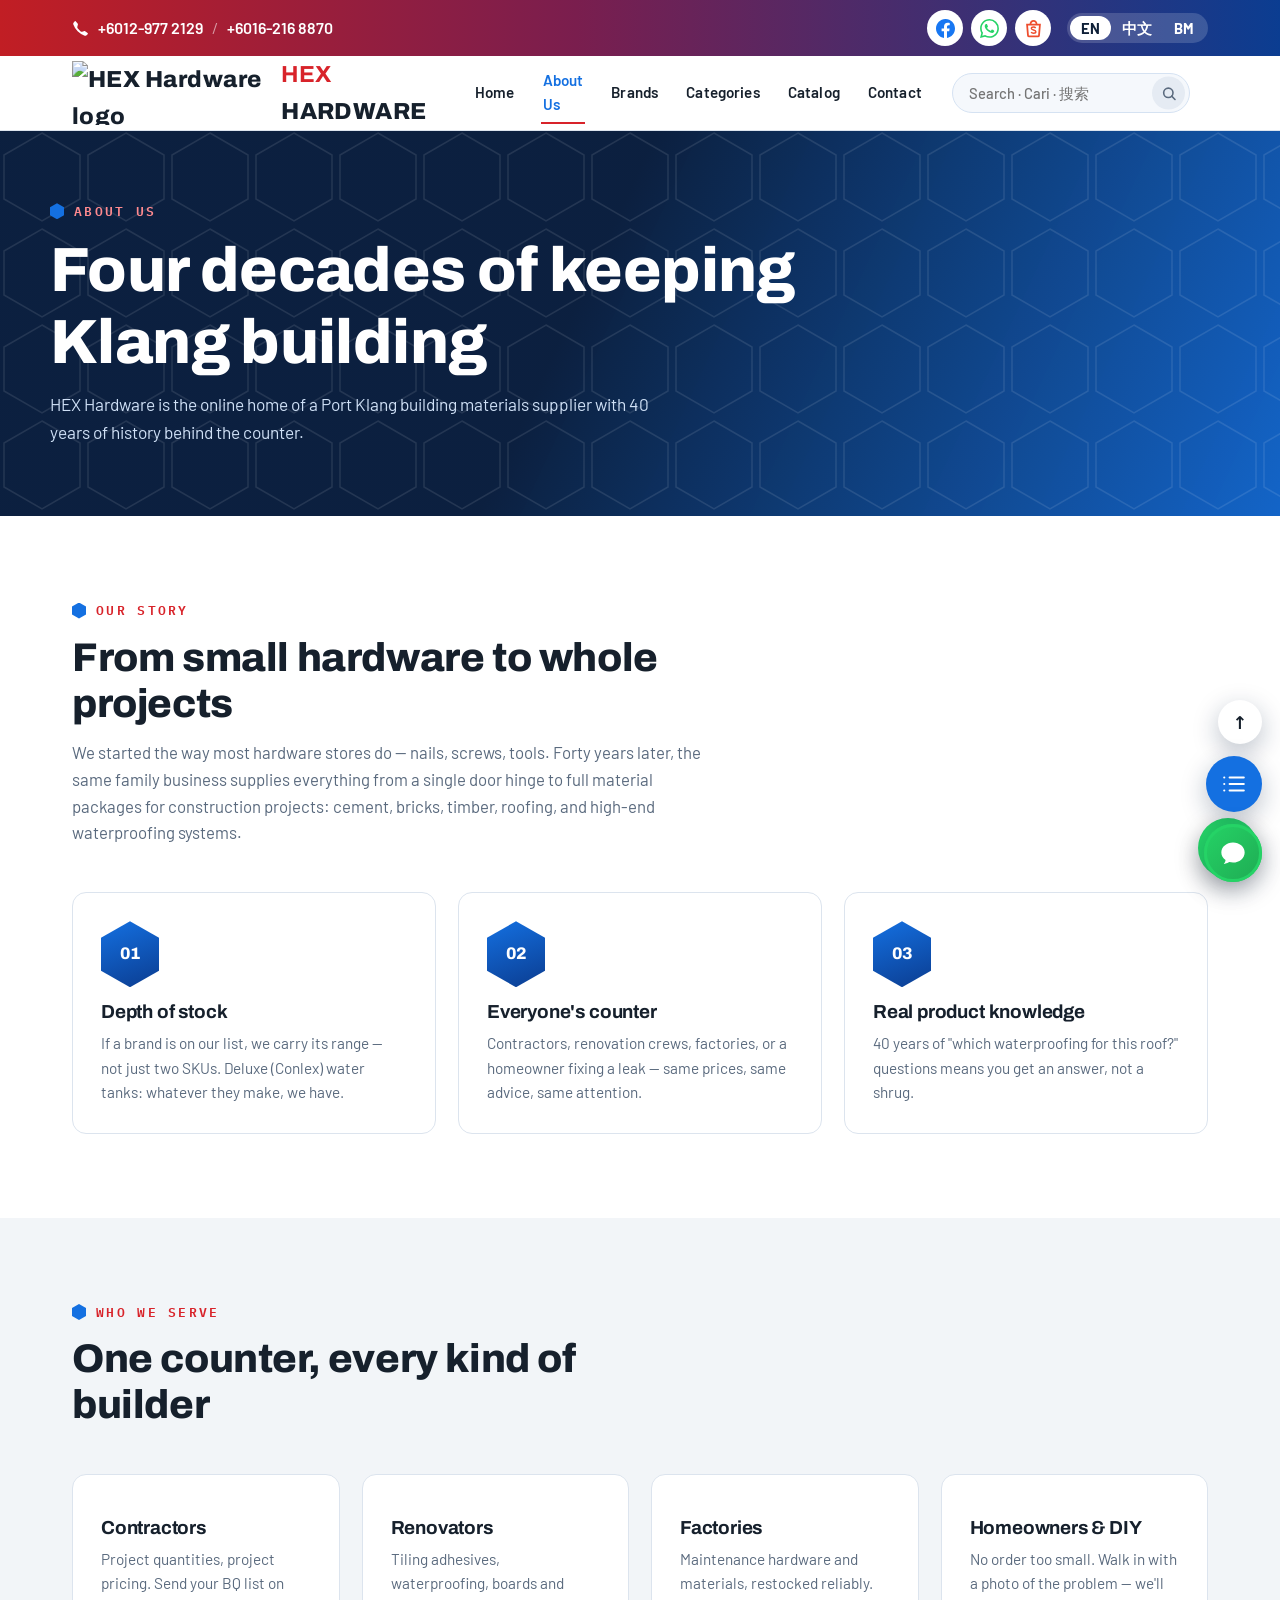
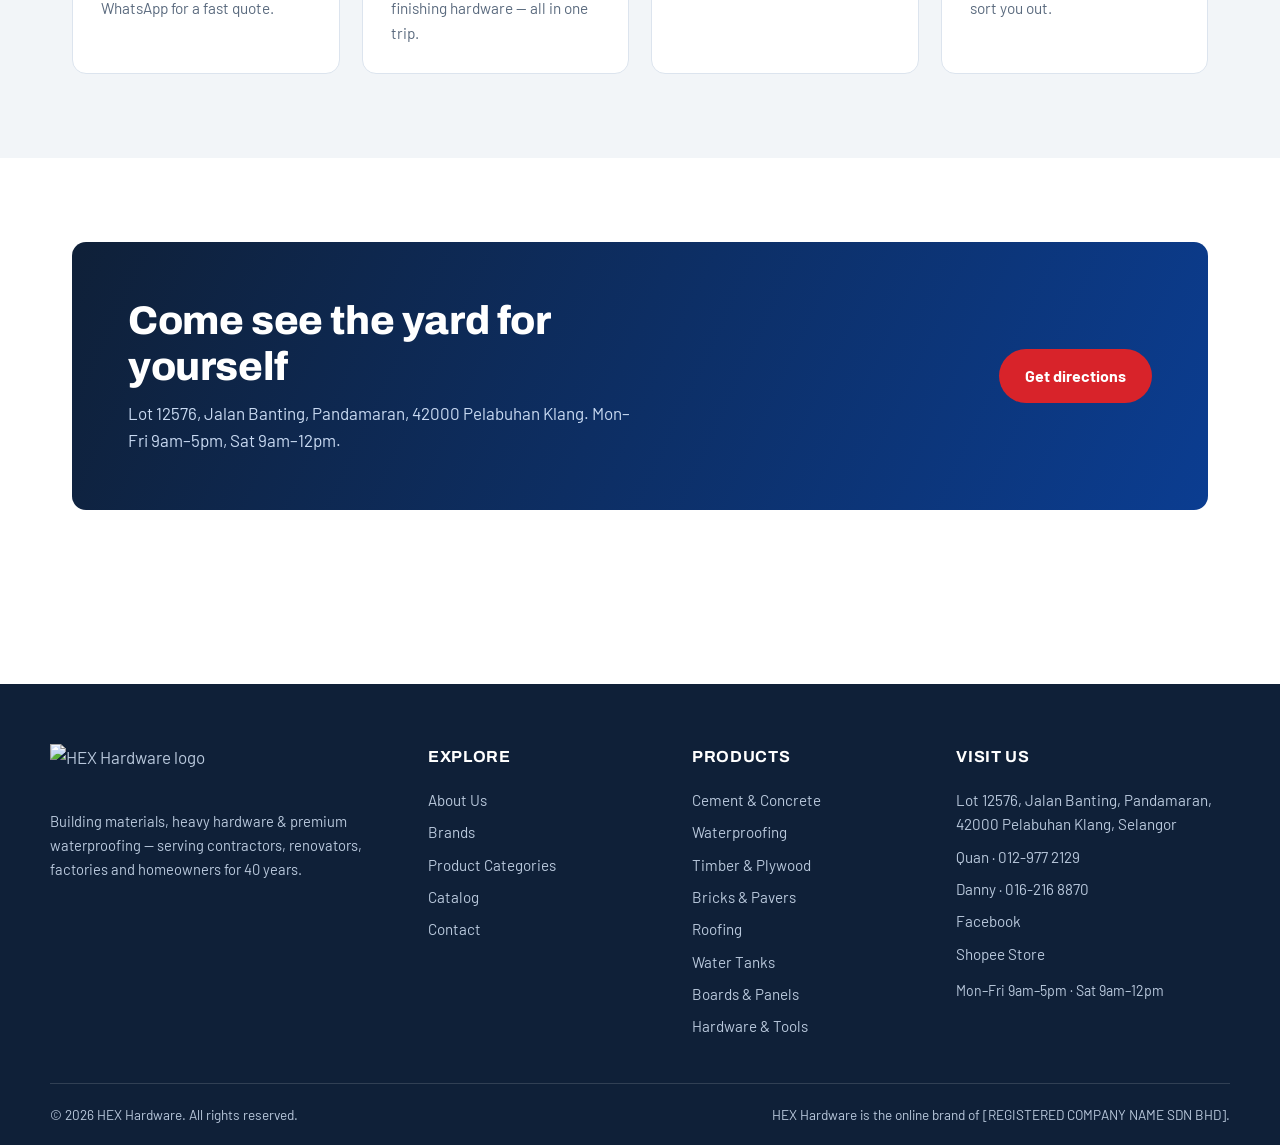
==== about.html @ f58b615f "Add files via upload" ====
<!DOCTYPE html>
<html lang="en">
<head>
<meta charset="UTF-8">
<meta name="viewport" content="width=device-width, initial-scale=1.0">
<title>About Us | HEX Hardware — Building Materials & Hardware, Port Klang</title>
<meta name="description" content="HEX Hardware — 40 years supplying building materials, heavy hardware, tools and high-end waterproofing in Port Klang, Selangor. Mapei, Sika, Bostik, YTL Cement and more.">
<link rel="icon" type="image/png" href="assets/logo.png">
<link rel="preconnect" href="https://fonts.googleapis.com">
<link rel="preconnect" href="https://fonts.gstatic.com" crossorigin>
<link href="https://fonts.googleapis.com/css2?family=Archivo:wght@700;800&family=Barlow:wght@400;500;600;700&family=IBM+Plex+Mono:wght@500;600&display=swap" rel="stylesheet">
<link rel="stylesheet" href="style.css">
</head>
<body data-page="about">

<div class="topbar">
  <div class="wrap topbar-inner">
    <div class="topbar-phones">
      <svg viewBox="0 0 16 16" fill="currentColor" aria-hidden="true"><path d="M3.654 1.328a.678.678 0 0 0-1.015-.063L1.605 2.3c-.483.484-.661 1.169-.45 1.77a17.6 17.6 0 0 0 4.168 6.608 17.6 17.6 0 0 0 6.608 4.168c.601.211 1.286.033 1.77-.45l1.034-1.034a.678.678 0 0 0-.063-1.015l-2.307-1.794a.68.68 0 0 0-.58-.122l-2.19.547a1.75 1.75 0 0 1-1.657-.459L5.482 8.062a1.75 1.75 0 0 1-.46-1.657l.548-2.19a.68.68 0 0 0-.122-.58z"/></svg>
      <a href="tel:+60129772129">+6012-977 2129</a><span class="sep">/</span><a href="tel:+60162168870">+6016-216 8870</a>
    </div>
    <div class="topbar-right">
      <div class="topbar-social">
        <a class="tb-fb" aria-label="Facebook" href="https://www.facebook.com/profile.php?id=61582718126496" target="_blank" rel="noopener"><svg viewBox="0 0 16 16" fill="currentColor" aria-hidden="true"><path d="M16 8.049c0-4.446-3.582-8.05-8-8.05C3.58 0-.002 3.603-.002 8.05c0 4.017 2.926 7.347 6.75 7.951v-5.625h-2.03V8.05H6.75V6.275c0-2.017 1.195-3.131 3.022-3.131.876 0 1.791.157 1.791.157v1.98h-1.009c-.993 0-1.303.621-1.303 1.258v1.51h2.218l-.354 2.326H9.25V16c3.824-.604 6.75-3.934 6.75-7.951"/></svg></a>
        <a class="tb-wa" aria-label="WhatsApp" href="https://wa.me/60129772129" target="_blank" rel="noopener"><svg viewBox="0 0 16 16" fill="currentColor" aria-hidden="true"><path d="M13.601 2.326A7.85 7.85 0 0 0 7.994 0C3.627 0 .068 3.558.064 7.926c0 1.399.366 2.76 1.057 3.965L0 16l4.204-1.102a7.9 7.9 0 0 0 3.79.965h.004c4.368 0 7.926-3.558 7.93-7.93A7.9 7.9 0 0 0 13.6 2.326zM7.994 14.521a6.6 6.6 0 0 1-3.356-.92l-.24-.144-2.494.654.666-2.433-.156-.251a6.56 6.56 0 0 1-1.007-3.505c0-3.626 2.957-6.584 6.591-6.584a6.56 6.56 0 0 1 4.66 1.931 6.56 6.56 0 0 1 1.928 4.66c-.004 3.639-2.961 6.592-6.592 6.592m3.615-4.934c-.197-.099-1.17-.578-1.353-.646-.182-.065-.315-.099-.445.099-.133.197-.513.646-.627.775-.114.133-.232.148-.43.05-.197-.1-.836-.308-1.592-.985-.59-.525-.985-1.175-1.103-1.372-.114-.198-.011-.304.088-.403.087-.088.197-.232.296-.346.1-.114.133-.198.198-.33.065-.134.034-.248-.015-.347-.05-.099-.445-1.076-.612-1.47-.16-.389-.323-.335-.445-.34-.114-.007-.247-.007-.38-.007a.73.73 0 0 0-.529.247c-.182.198-.691.677-.691 1.654s.71 1.916.81 2.049c.098.133 1.394 2.132 3.383 2.992.47.205.84.326 1.129.418.475.152.904.129 1.246.08.38-.058 1.171-.48 1.338-.943.164-.464.164-.86.114-.943-.049-.084-.182-.133-.38-.232"/></svg></a>
        <a class="tb-sp" aria-label="Shopee" href="https://shopee.com.my/hexhardware" target="_blank" rel="noopener"><svg viewBox="0 0 16 16" fill="none" stroke="currentColor" stroke-width="1.5" aria-hidden="true"><path d="M2.6 4.8h10.8l-.75 9a1 1 0 0 1-1 .9H4.35a1 1 0 0 1-1-.9z"/><path d="M5.4 4.6a2.6 3 0 0 1 5.2 0"/><path d="M9.8 7.6c-.3-.5-1-.8-1.8-.8-1 0-1.8.5-1.8 1.2 0 1.8 3.8.8 3.8 2.7 0 .8-.9 1.3-2 1.3-.9 0-1.7-.4-2-.9" stroke-width="1.2"/></svg></a>
      </div>
      <div class="lang-switch" role="group" aria-label="Language">
        <button type="button" data-lang="en" class="active">EN</button>
        <button type="button" data-lang="zh">中文</button>
        <button type="button" data-lang="ms">BM</button>
      </div>
    </div>
  </div>
</div>
<header class="site-header">
  <div class="wrap nav">
    <a class="nav-logo" href="index.html">
      <img src="assets/logo.png" alt="HEX Hardware logo">
      <span><b>HEX</b> HARDWARE</span>
    </a>
    <button class="nav-toggle" aria-label="Open menu" onclick="document.querySelector('.nav-links').classList.toggle('open')">☰</button>
    <nav class="nav-links">
      <a href="index.html" data-page="home">Home</a>
      <a href="about.html" data-page="about">About Us</a>
      <a href="brands.html" data-page="brands">Brands</a>
      <a href="categories.html" data-page="categories">Categories</a>
      <a href="catalog.html" data-page="catalog">Catalog</a>
      <a href="contact.html" data-page="contact">Contact</a>
    </nav>
  </div>
</header>
<section class="page-hero">
  <div class="hero-hexes"></div>
  <div class="wrap inner">
    <div class="eyebrow" style="color:#FF8A8F">ABOUT US</div>
    <h1>Four decades of keeping<br>Klang building</h1>
    <p>HEX Hardware is the online home of a Port Klang building materials supplier with 40 years of history behind the counter.</p>
  </div>
</section>

<section class="section">
  <div class="wrap">
    <div class="section-head">
      <div class="eyebrow">OUR STORY</div>
      <h2>From small hardware to whole projects</h2>
      <p>We started the way most hardware stores do — nails, screws, tools. Forty years later, the same family business supplies everything from a single door hinge to full material packages for construction projects: cement, bricks, timber, roofing, and high-end waterproofing systems.</p>
    </div>
    <div class="value-list">
      <div class="card">
        <div class="hex-icon">01</div>
        <h3>Depth of stock</h3>
        <p>If a brand is on our list, we carry its range — not just two SKUs. Deluxe (Conlex) water tanks: whatever they make, we have.</p>
      </div>
      <div class="card">
        <div class="hex-icon">02</div>
        <h3>Everyone's counter</h3>
        <p>Contractors, renovation crews, factories, or a homeowner fixing a leak — same prices, same advice, same attention.</p>
      </div>
      <div class="card">
        <div class="hex-icon">03</div>
        <h3>Real product knowledge</h3>
        <p>40 years of "which waterproofing for this roof?" questions means you get an answer, not a shrug.</p>
      </div>
    </div>
  </div>
</section>

<section class="section bg-concrete">
  <div class="wrap">
    <div class="section-head">
      <div class="eyebrow">WHO WE SERVE</div>
      <h2>One counter, every kind of builder</h2>
    </div>
    <div class="grid grid-4">
      <div class="card"><h3>Contractors</h3><p>Project quantities, project pricing. Send your BQ list on WhatsApp for a fast quote.</p></div>
      <div class="card"><h3>Renovators</h3><p>Tiling adhesives, waterproofing, boards and finishing hardware — all in one trip.</p></div>
      <div class="card"><h3>Factories</h3><p>Maintenance hardware and materials, restocked reliably.</p></div>
      <div class="card"><h3>Homeowners &amp; DIY</h3><p>No order too small. Walk in with a photo of the problem — we'll sort you out.</p></div>
    </div>
  </div>
</section>

<section class="section">
  <div class="wrap">
    <div class="band">
      <div>
        <h2>Come see the yard for yourself</h2>
        <p>Lot 12576, Jalan Banting, Pandamaran, 42000 Pelabuhan Klang. Mon–Fri 9am–5pm, Sat 9am–12pm.</p>
      </div>
      <a class="btn btn-primary" href="contact.html">Get directions</a>
    </div>
  </div>
</section>

<footer class="site-footer">
  <div class="wrap footer-grid">
    <div class="footer-brand">
      <img src="assets/logo.png" alt="HEX Hardware logo">
      <p>Building materials, heavy hardware &amp; premium waterproofing — serving contractors, renovators, factories and homeowners for 40 years.</p>
    </div>
    <div>
      <h4>EXPLORE</h4>
      <a href="about.html">About Us</a>
      <a href="brands.html">Brands</a>
      <a href="categories.html">Product Categories</a>
      <a href="catalog.html">Catalog</a>
      <a href="contact.html">Contact</a>
    </div>
    <div>
      <h4>PRODUCTS</h4>
      <a href="catalog.html#cat-cement">Cement &amp; Concrete</a>
      <a href="catalog.html#cat-waterproofing">Waterproofing</a>
      <a href="catalog.html#cat-timber">Timber &amp; Plywood</a>
      <a href="catalog.html#cat-bricks">Bricks &amp; Pavers</a>
      <a href="catalog.html#cat-roofing">Roofing</a>
      <a href="catalog.html#cat-tanks">Water Tanks</a>
      <a href="catalog.html#cat-boards">Boards &amp; Panels</a>
      <a href="catalog.html#cat-hardware">Hardware &amp; Tools</a>
    </div>
    <div>
      <h4>VISIT US</h4>
      <a href="https://maps.google.com/?q=Lot+12576,+Jalan+Banting,+Pandamaran,+42000+Pelabuhan+Klang,+Selangor" target="_blank" rel="noopener">Lot 12576, Jalan Banting, Pandamaran,<br>42000 Pelabuhan Klang, Selangor</a>
      <a href="tel:+60129772129">Quan · 012-977 2129</a>
      <a href="tel:+60162168870">Danny · 016-216 8870</a>
      <a href="https://www.facebook.com/profile.php?id=61582718126496" target="_blank" rel="noopener">Facebook</a>
      <a href="https://shopee.com.my/hexhardware" target="_blank" rel="noopener">Shopee Store</a>
      <p style="font-size:.88rem;margin-top:10px">Mon–Fri 9am–5pm · Sat 9am–12pm</p>
    </div>
  </div>
  <div class="wrap footer-legal">
    <span>© 2026 HEX Hardware. All rights reserved.</span>
    <span>HEX Hardware is the online brand of [REGISTERED COMPANY NAME SDN BHD].</span>
  </div>
</footer>

<a class="wa-float" href="https://wa.me/60129772129" target="_blank" rel="noopener" aria-label="Chat with us on WhatsApp">
  <svg viewBox="0 0 32 32" aria-hidden="true"><path d="M16 3C9.4 3 4 8.3 4 14.9c0 2.6.8 5 2.3 7L4 29l7.3-2.3c1.9 1 4 1.6 6.2 1.6h.1c6.6 0 11.9-5.3 11.9-11.9C29.5 8.3 22.6 3 16 3zm0 21.8c-1.9 0-3.7-.5-5.3-1.4l-.4-.2-4.3 1.4 1.4-4.2-.3-.4c-1.1-1.6-1.7-3.5-1.7-5.5 0-5.4 4.4-9.9 9.9-9.9 2.6 0 5.1 1 7 2.9 1.9 1.9 2.9 4.3 2.9 7-.1 5.9-4.5 10.3-9.2 10.3zm5.4-7.4c-.3-.1-1.8-.9-2-1-.3-.1-.5-.1-.7.1-.2.3-.8 1-1 1.2-.2.2-.4.2-.7.1-.3-.1-1.3-.5-2.4-1.5-.9-.8-1.5-1.8-1.7-2.1-.2-.3 0-.5.1-.6l.5-.5c.1-.2.2-.3.3-.5.1-.2 0-.4 0-.5s-.7-1.6-.9-2.2c-.2-.6-.5-.5-.7-.5h-.6c-.2 0-.5.1-.8.4-.3.3-1 1-1 2.5s1.1 2.9 1.2 3.1c.1.2 2.1 3.2 5.1 4.5.7.3 1.3.5 1.7.6.7.2 1.4.2 1.9.1.6-.1 1.8-.7 2-1.4.3-.7.3-1.3.2-1.4-.1-.2-.3-.3-.5-.4z"/></svg>
</a>

<script>
  // highlight current nav item
  (function(){
    var page = document.body.getAttribute('data-page');
    if(!page) return;
    var link = document.querySelector('.nav-links a[data-page="'+page+'"]');
    if(link) link.classList.add('active');
  })();
</script>
<script src="products.js" defer></script>
<script src="brands-data.js" defer></script>
<script src="site.js" defer></script>
<script src="i18n.js" defer></script>
</body>
</html>
---- style.css ----
/* ============================================================
   HEX HARDWARE — brand stylesheet
   Palette: Hex Blue #1470E1 / Deep Steel #0F2038 / Signal Red #D8232A
            Concrete #F2F5F8 / Ink #16202C
   Type:    Archivo (display) / Barlow (body) / IBM Plex Mono (labels)
   ============================================================ */

:root{
  --blue:#1470E1;
  --blue-dark:#0B3D91;
  --steel:#0F2038;
  --red:#D8232A;
  --ink:#16202C;
  --muted:#5A6A7E;
  --concrete:#F2F5F8;
  --line:#DCE4EE;
  --white:#FFFFFF;
  --radius:14px;
  --maxw:1180px;
  --font-display:"Archivo",system-ui,sans-serif;
  --font-body:"Barlow",system-ui,sans-serif;
  --font-mono:"IBM Plex Mono",ui-monospace,monospace;
}

*{margin:0;padding:0;box-sizing:border-box}
html{scroll-behavior:smooth}
@media (prefers-reduced-motion: reduce){
  html{scroll-behavior:auto}
  *,*::before,*::after{animation:none!important;transition:none!important}
}
body{
  font-family:var(--font-body);
  color:var(--ink);
  background:var(--white);
  line-height:1.6;
  font-size:17px;
}
img{max-width:100%;display:block}
a{color:var(--blue);text-decoration:none}
a:focus-visible,button:focus-visible{outline:3px solid var(--blue);outline-offset:2px}

.wrap{max-width:var(--maxw);margin:0 auto;padding:0 22px}

/* ---------- header ---------- */
.site-header{
  position:sticky;top:0;z-index:50;
  background:rgba(255,255,255,.94);
  backdrop-filter:blur(8px);
  border-bottom:1px solid var(--line);
}
.nav{display:flex;align-items:center;gap:28px;height:74px}
.nav-logo{display:flex;align-items:center;gap:14px;font-family:var(--font-display);font-weight:800;font-size:1.45rem;letter-spacing:.02em;color:var(--ink)}
.nav-logo img{height:64px;width:auto}
.nav-logo span b{color:var(--red)}
.nav-links{display:flex;gap:24px;margin-left:6px;align-items:center}
.nav-links a{
  color:var(--ink);font-weight:600;font-size:.95rem;letter-spacing:.01em;
  padding:6px 2px;border-bottom:2px solid transparent;
}
.nav-links a:hover{color:var(--blue)}
.nav-links a.active{color:var(--blue);border-bottom-color:var(--red)}
.btn-wa{
  display:inline-flex;align-items:center;gap:8px;
  background:var(--red);color:#fff!important;font-weight:700;
  padding:10px 18px;border-radius:999px;font-size:.92rem;
  border-bottom:none!important;
  transition:transform .15s ease, box-shadow .15s ease;
}
.btn-wa:hover{transform:translateY(-1px);box-shadow:0 6px 18px rgba(216,35,42,.35);color:#fff}
.nav-toggle{display:none;margin-left:auto;background:none;border:1px solid var(--line);border-radius:8px;padding:8px 12px;font-size:1.2rem;cursor:pointer;color:var(--ink)}

/* ---------- buttons ---------- */
.btn{
  display:inline-flex;align-items:center;gap:10px;
  font-family:var(--font-body);font-weight:700;font-size:1rem;
  padding:14px 26px;border-radius:999px;cursor:pointer;border:none;
  transition:transform .15s ease, box-shadow .15s ease;
}
.btn-primary{background:var(--red);color:#fff}
.btn-primary:hover{transform:translateY(-2px);box-shadow:0 8px 22px rgba(216,35,42,.38);color:#fff}
.btn-ghost{background:transparent;color:#fff;border:2px solid rgba(255,255,255,.55)}
.btn-ghost:hover{border-color:#fff;color:#fff}
.btn-blue{background:var(--blue);color:#fff}
.btn-blue:hover{transform:translateY(-2px);box-shadow:0 8px 22px rgba(20,112,225,.38);color:#fff}

/* ---------- eyebrow / headings ---------- */
.eyebrow{
  font-family:var(--font-mono);font-size:.8rem;letter-spacing:.18em;
  text-transform:uppercase;color:var(--red);font-weight:600;
  display:flex;align-items:center;gap:10px;margin-bottom:14px;
}
.eyebrow::before{content:"";width:14px;height:16px;background:var(--blue);
  clip-path:polygon(50% 0,100% 25%,100% 75%,50% 100%,0 75%,0 25%);}
h1,h2,h3{font-family:var(--font-display);line-height:1.15;letter-spacing:-.01em}
h1{font-size:clamp(2.3rem,5.2vw,3.9rem);font-weight:800}
h2{font-size:clamp(1.7rem,3.4vw,2.5rem);font-weight:800}
h3{font-size:1.18rem;font-weight:700}
.section{padding:84px 0}
.section-head{max-width:640px;margin-bottom:46px}
.section-head p{color:var(--muted);margin-top:12px;font-size:1.05rem}

/* ---------- hero ---------- */
/* 想换成真实工地照片: 把照片存为 assets/hero.jpg, 然后把下面 url(data:...) 整段换成 url("assets/hero.jpg") 即可 */
.hero{
  background:
    linear-gradient(100deg, rgba(8,24,49,.90) 0%, rgba(8,24,49,.62) 42%, rgba(11,61,145,.18) 100%),
    url("[data-uri]") center bottom / cover no-repeat,
    var(--steel);
  color:#fff;position:relative;overflow:hidden;
}
.hero-hexes{
  position:absolute;inset:0;pointer-events:none;opacity:.06;
  background-image:url("data:image/svg+xml,%3Csvg width='84' height='96' viewBox='0 0 84 96' xmlns='http://www.w3.org/2000/svg'%3E%3Cpath d='M42 2 80 24v44L42 90 4 68V24z' fill='none' stroke='%23ffffff' stroke-width='1.5'/%3E%3C/svg%3E");
  background-size:84px 96px;
}
.hero-inner{position:relative;padding:110px 0 120px;max-width:720px}
.hero .eyebrow{color:#FF8A8F}
.hero h1 b{color:#7FB6FF}
.hero p.lead{margin:22px 0 34px;font-size:1.18rem;color:#D6E4F7;max-width:560px}
.hero-actions{display:flex;gap:16px;flex-wrap:wrap}
.hero-stats{
  position:relative;display:flex;gap:0;margin-top:64px;
  border-top:1px solid rgba(255,255,255,.22);max-width:640px;
}
.hero-stats div{padding:20px 34px 0 0;margin-right:34px}
.hero-stats strong{font-family:var(--font-display);font-size:2rem;font-weight:800;display:block}
.hero-stats span{font-family:var(--font-mono);font-size:.74rem;letter-spacing:.14em;text-transform:uppercase;color:#9FBCE4}

/* ---------- hex category tiles ---------- */
.hex-icon{
  width:58px;height:66px;flex:none;
  clip-path:polygon(50% 0,100% 25%,100% 75%,50% 100%,0 75%,0 25%);
  background:linear-gradient(160deg,var(--blue),var(--blue-dark));
  display:flex;align-items:center;justify-content:center;
  color:#fff;font-family:var(--font-display);font-weight:800;font-size:1.05rem;
}
.grid{display:grid;gap:22px}
.grid-3{grid-template-columns:repeat(3,1fr)}
.grid-4{grid-template-columns:repeat(4,1fr)}
.card{
  background:#fff;border:1px solid var(--line);border-radius:var(--radius);
  padding:28px;transition:transform .18s ease, box-shadow .18s ease, border-color .18s ease;
}
.card:hover{transform:translateY(-4px);box-shadow:0 14px 34px rgba(15,32,56,.12);border-color:var(--blue)}
.card .code{font-family:var(--font-mono);font-size:.74rem;letter-spacing:.16em;color:var(--muted);text-transform:uppercase}
.card h3{margin:14px 0 8px}
.card p{color:var(--muted);font-size:.96rem}
.card-top{display:flex;align-items:center;justify-content:space-between}
.card a.more{font-weight:700;font-size:.92rem;display:inline-block;margin-top:14px}
.card a.more::after{content:" →"}

/* ---------- brand chips ---------- */
.brand-grid{display:grid;grid-template-columns:repeat(4,1fr);gap:16px}
.brand-chip{
  border:1px solid var(--line);border-radius:12px;background:#fff;
  padding:20px 18px;display:flex;align-items:center;gap:14px;
  font-weight:700;font-size:1rem;color:var(--ink);
  transition:border-color .15s ease, transform .15s ease;
}
.brand-chip:hover{border-color:var(--blue);transform:translateY(-2px)}
.brand-chip i{
  width:16px;height:18px;flex:none;
  clip-path:polygon(50% 0,100% 25%,100% 75%,50% 100%,0 75%,0 25%);
  background:var(--red);
}
.brand-chip small{display:block;font-weight:500;color:var(--muted);font-size:.8rem}

/* ---------- band (dark strip) ---------- */
.band{
  background:linear-gradient(115deg,var(--steel),var(--blue-dark));
  color:#fff;border-radius:var(--radius);
  padding:56px;display:flex;align-items:center;gap:40px;flex-wrap:wrap;
  position:relative;overflow:hidden;
}
.band h2{max-width:520px}
.band p{color:#C9DAF2;margin-top:10px;max-width:520px}
.band .btn{margin-left:auto}

/* ---------- catalog list ---------- */
.cat-block{border:1px solid var(--line);border-radius:var(--radius);overflow:hidden;margin-bottom:26px;background:#fff}
.cat-block header{
  display:flex;align-items:center;gap:18px;padding:22px 26px;
  background:var(--concrete);border-bottom:1px solid var(--line);
}
.cat-block header .hex-icon{width:44px;height:50px;font-size:.85rem}
.cat-block header h3{font-size:1.25rem}
.cat-block header .code{font-family:var(--font-mono);font-size:.74rem;letter-spacing:.16em;color:var(--muted)}
.cat-items{list-style:none;padding:10px 26px 18px;columns:2;column-gap:44px}
.cat-items li{
  padding:9px 0;border-bottom:1px dashed var(--line);
  break-inside:avoid;font-size:.98rem;display:flex;justify-content:space-between;gap:12px;
}
.cat-items li a{font-size:.82rem;font-weight:700;white-space:nowrap}

/* ---------- about / values ---------- */
.value-list{display:grid;grid-template-columns:repeat(3,1fr);gap:22px;margin-top:40px}
.timeline{border-left:3px solid var(--blue);margin:34px 0 0 8px;padding-left:30px;display:grid;gap:26px}
.timeline div strong{font-family:var(--font-mono);color:var(--red);font-size:.85rem;letter-spacing:.12em}
.timeline div p{margin-top:4px;color:var(--muted)}

/* ---------- contact ---------- */
.contact-grid{display:grid;grid-template-columns:1fr 1.1fr;gap:36px;align-items:start}
.info-row{display:flex;gap:16px;padding:18px 0;border-bottom:1px solid var(--line)}
.info-row .hex-icon{width:44px;height:50px;font-size:1rem}
.info-row h3{font-size:1.02rem;margin-bottom:2px}
.info-row p, .info-row a{color:var(--muted);font-size:.98rem}
.info-row a.strong{color:var(--blue);font-weight:700}
.map-frame{border:1px solid var(--line);border-radius:var(--radius);overflow:hidden;min-height:420px}
.map-frame iframe{width:100%;height:100%;min-height:420px;border:0}

/* ---------- footer ---------- */
.site-footer{background:var(--steel);color:#B9C8DC;margin-top:90px}
.footer-grid{display:grid;grid-template-columns:1.5fr 1fr 1fr 1.2fr;gap:36px;padding:60px 0 40px}
.site-footer h4{font-family:var(--font-display);color:#fff;font-size:1rem;margin-bottom:14px;letter-spacing:.04em}
.site-footer a{color:#B9C8DC;display:block;padding:4px 0;font-size:.95rem}
.site-footer a:hover{color:#fff}
.footer-brand img{height:52px;margin-bottom:14px}
.footer-brand p{font-size:.92rem;max-width:320px}
.footer-legal{border-top:1px solid rgba(255,255,255,.14);padding:20px 0;font-size:.85rem;display:flex;justify-content:space-between;gap:14px;flex-wrap:wrap}

/* ---------- floating whatsapp ---------- */
.wa-float{
  position:fixed;right:22px;bottom:22px;z-index:60;
  width:60px;height:60px;border-radius:50%;
  background:#25D366;display:flex;align-items:center;justify-content:center;
  box-shadow:0 8px 24px rgba(0,0,0,.28);
  transition:transform .15s ease;
}
.wa-float:hover{transform:scale(1.08)}
.wa-float svg{width:32px;height:32px;fill:#fff}

/* ---------- page hero (inner pages) ---------- */
.page-hero{
  background:linear-gradient(115deg, rgba(11,32,64,.96) 45%, rgba(20,112,225,.85)), var(--steel);
  color:#fff;position:relative;overflow:hidden;
}
.page-hero .hero-hexes{opacity:.1}
.page-hero .inner{position:relative;padding:70px 0}
.page-hero p{color:#CFE0F6;margin-top:12px;max-width:600px;font-size:1.08rem}

.bg-concrete{background:var(--concrete)}
.note{font-size:.9rem;color:var(--muted);margin-top:18px}

/* ---------- responsive ---------- */
@media (max-width: 960px){
  .grid-3,.grid-4{grid-template-columns:repeat(2,1fr)}
  .brand-grid{grid-template-columns:repeat(2,1fr)}
  .contact-grid{grid-template-columns:1fr}
  .footer-grid{grid-template-columns:1fr 1fr}
  .band{padding:40px}
  .band .btn{margin-left:0}
}
@media (max-width: 680px){
  .nav-links{
    display:none;position:absolute;top:74px;left:0;right:0;
    background:#fff;border-bottom:1px solid var(--line);
    flex-direction:column;padding:18px 22px;gap:14px;align-items:flex-start;
  }
  .nav-links.open{display:flex}
  .nav-toggle{display:block}
  .grid-3,.grid-4,.brand-grid{grid-template-columns:1fr}
  .cat-items{columns:1}
  .hero-inner{padding:80px 0 90px}
  .hero-stats{flex-wrap:wrap}
  .footer-grid{grid-template-columns:1fr}
  .section{padding:60px 0}
}


/* ---------- pictorial icons ---------- */
.pict-icon{
  width:58px;height:58px;flex:none;border-radius:14px;
  display:flex;align-items:center;justify-content:center;
  color:var(--blue);background:#EAF2FD;
}
.pict-icon svg{width:33px;height:33px}
.card:hover .pict-icon{background:var(--blue);color:#fff;transition:all .2s ease}

/* hexagon-framed pictorial icon (categories / catalog) */
.pict-hex{position:relative;width:64px;height:72px;flex:none}
.pict-hex::before{content:"";position:absolute;inset:0;background:var(--blue);
  clip-path:polygon(50% 0,100% 25%,100% 75%,50% 100%,0 75%,0 25%);}
.pict-hex i{position:absolute;inset:3px;background:#fff;
  clip-path:polygon(50% 0,100% 25%,100% 75%,50% 100%,0 75%,0 25%);
  display:flex;align-items:center;justify-content:center;color:var(--blue);font-style:normal}
.pict-hex svg{width:30px;height:30px}
.card:hover .pict-hex i{background:#EAF2FD}

/* ---------- brand logos in chips ---------- */
.brand-logo{height:36px;width:auto;max-width:96px;object-fit:contain;flex:none}
.brand-chip.has-logo>i{display:none}

/* ---------- brand marquee (auto-scrolling strip) ---------- */
.marquee{overflow:hidden;position:relative;padding:40px 0;background:var(--steel);}
.marquee::before,.marquee::after{content:"";position:absolute;top:0;bottom:0;width:90px;z-index:2;pointer-events:none}
.marquee::before{left:0;background:linear-gradient(90deg,var(--steel),transparent)}
.marquee::after{right:0;background:linear-gradient(-90deg,var(--steel),transparent)}
.marquee-track{display:flex;align-items:center;gap:84px;width:max-content;animation:hexmarq 36s linear infinite}
.marquee:hover .marquee-track{animation-play-state:paused}
.marquee-track span{font-family:var(--font-display);font-weight:800;font-size:1.7rem;color:#fff;
  letter-spacing:.03em;white-space:nowrap;display:flex;align-items:center;gap:14px;opacity:.92}
.marquee-track span::before{content:"";width:15px;height:17px;background:var(--red);flex:none;
  clip-path:polygon(50% 0,100% 25%,100% 75%,50% 100%,0 75%,0 25%);}
.marquee-track img{height:62px;width:auto;max-width:180px;object-fit:contain;background:#fff;border-radius:10px;padding:7px 14px;box-sizing:content-box}
@keyframes hexmarq{to{transform:translateX(-50%)}}
@media (prefers-reduced-motion: reduce){.marquee-track{animation:none}}

/* ---------- shopee ---------- */
.btn-shopee{background:#EE4D2D;color:#fff}
.btn-shopee:hover{transform:translateY(-2px);box-shadow:0 8px 22px rgba(238,77,45,.4);color:#fff}


/* ---------- top bar ---------- */
.topbar{background:linear-gradient(90deg,#C11E24 0%,#7A1E4E 45%,#0B3D91 100%);color:#fff;font-size:1rem}
.topbar-inner{display:flex;align-items:center;justify-content:space-between;gap:12px 20px;min-height:56px;flex-wrap:wrap;padding-top:8px;padding-bottom:8px}
.topbar a{color:#fff;font-weight:600}
.topbar a:hover{text-decoration:underline}
.topbar-phones{display:flex;align-items:center;gap:9px;flex-wrap:wrap}
.topbar-phones svg{width:17px;height:17px;flex:none}
.topbar-phones .sep{opacity:.55}
.topbar-right{display:flex;align-items:center;gap:16px;margin-left:auto}
.topbar-social{display:flex;gap:8px}
.topbar-social a{width:36px;height:36px;border-radius:50%;background:#fff;display:flex;align-items:center;justify-content:center;transition:transform .15s ease}
.topbar-social a:hover{transform:translateY(-2px);text-decoration:none}
.topbar-social svg{width:19px;height:19px}
.topbar .topbar-social a.tb-fb{color:#1877F2}
.topbar .topbar-social a.tb-wa{color:#25D366}
.topbar .topbar-social a.tb-sp{color:#EE4D2D}
.tb-fb{color:#1877F2}.tb-wa{color:#1FAF54}.tb-sp{color:#EE4D2D}
.lang-switch{display:flex;align-items:center;background:rgba(255,255,255,.16);border-radius:999px;padding:3px}
.lang-switch button{background:none;border:none;color:#fff;font-weight:700;font-size:.92rem;line-height:1;
  padding:5px 11px;border-radius:999px;cursor:pointer;font-family:var(--font-body)}
.lang-switch button.active{background:#fff;color:#0F2038}
@media (max-width: 680px){
  .topbar{font-size:.8rem}
  .topbar-inner{justify-content:center;text-align:center}
  .topbar-right{margin-left:0;justify-content:center}
}
/* 中文/马来文时的字体回退 */
:lang(zh-Hans) body, :lang(zh-Hans) h1, :lang(zh-Hans) h2, :lang(zh-Hans) h3{letter-spacing:0}


/* ---------- product gallery ---------- */
.prod-filters{display:flex;flex-wrap:wrap;gap:10px;margin:26px 0 30px}
.prod-filters button{border:1.5px solid #D5E2F2;background:#fff;color:var(--ink);
  font:600 .92rem var(--font-body);padding:9px 18px;border-radius:999px;cursor:pointer;transition:all .15s ease}
.prod-filters button:hover{border-color:var(--blue);color:var(--blue)}
.prod-filters button.active{background:var(--blue);border-color:var(--blue);color:#fff}
.prod-grid{display:grid;grid-template-columns:repeat(auto-fill,minmax(230px,1fr));gap:22px}
.prod-card{background:#fff;border:1px solid #E4ECF6;border-radius:16px;overflow:hidden;
  display:flex;flex-direction:column;transition:transform .15s ease, box-shadow .15s ease}
.prod-card:hover{transform:translateY(-4px);box-shadow:0 14px 34px rgba(11,32,64,.10)}
.prod-photo{aspect-ratio:4/3;background:#fff;display:flex;align-items:center;justify-content:center;overflow:hidden;border-bottom:1px solid #EFF4FA}
.prod-photo img{width:100%;height:100%;object-fit:contain}
.prod-photo .pict-icon{width:74px;height:74px;background:none}
.prod-photo .pict-icon svg{width:46px;height:46px;opacity:.45}
.prod-info{padding:16px 18px 18px;display:flex;flex-direction:column;gap:6px;flex:1}
.prod-brand{font:600 .74rem var(--font-mono, monospace);letter-spacing:.08em;text-transform:uppercase;color:var(--blue)}
.prod-name{font:700 1.02rem/1.35 var(--font-body);color:var(--ink)}
.prod-desc{font-size:.88rem;color:#5B6B7F;flex:1}
.prod-price{font:800 1.05rem var(--font-display);color:var(--red)}
.prod-card .btn-wa{margin-top:10px;text-align:center;padding:10px 12px;border-radius:10px;font-size:.9rem}
.prod-empty{padding:40px 0;color:#8A97A8;text-align:center;grid-column:1/-1}


/* ---------- product sub-filters (series) ---------- */
.prod-filters.sub{margin:-14px 0 26px;padding-left:4px}
.prod-filters.sub button{font-size:.82rem;padding:7px 15px;border-style:dashed}
.prod-filters.sub button.active{border-style:solid}
.prod-filters.sub:empty{display:none}


/* ---------- clickable brand chips + active brand filter ---------- */
.brand-link{text-decoration:none;color:inherit;display:block}
.brand-link .brand-chip{cursor:pointer;transition:transform .15s ease, box-shadow .15s ease, border-color .15s ease}
.brand-link:hover .brand-chip{transform:translateY(-3px);box-shadow:0 10px 24px rgba(11,32,64,.10);border-color:var(--blue)}
.prod-active-brand{display:inline-flex;align-items:center;gap:10px;background:var(--red);border:1.5px solid var(--red);
  color:#fff !important;font:700 .92rem var(--font-body);padding:9px 18px;border-radius:999px;cursor:pointer}
.prod-active-brand:hover{opacity:.88}


/* ---------- product search ---------- */
.prod-search{display:flex;align-items:center;gap:12px;background:#fff;border:1.5px solid #D5E2F2;
  border-radius:14px;padding:13px 18px;margin:26px 0 18px;max-width:560px;color:#8A97A8;
  transition:border-color .15s ease, box-shadow .15s ease}
.prod-search:focus-within{border-color:var(--blue);box-shadow:0 0 0 4px rgba(20,112,225,.10);color:var(--blue)}
.prod-search svg{width:20px;height:20px;flex:none}
.prod-search input{border:none;outline:none;background:none;flex:1;font:500 1rem var(--font-body);color:var(--ink)}
.prod-search input::placeholder{color:#9AA8BA}


/* ---------- product search ---------- */
.prod-search{position:relative;max-width:480px;margin:26px 0 6px}
.prod-search svg{position:absolute;left:16px;top:50%;transform:translateY(-50%);width:19px;height:19px;color:#8A97A8;pointer-events:none}
.prod-search input{width:100%;box-sizing:border-box;padding:13px 44px 13px 46px;border:1.5px solid #D5E2F2;border-radius:999px;
  font:500 .98rem var(--font-body);color:var(--ink);background:#fff;outline:none;transition:border-color .15s ease, box-shadow .15s ease}
.prod-search input:focus{border-color:var(--blue);box-shadow:0 0 0 4px rgba(20,112,225,.12)}
.prod-search input::placeholder{color:#9AA7B8}
.prod-search .clear-x{position:absolute;right:10px;top:50%;transform:translateY(-50%);width:26px;height:26px;border:none;border-radius:50%;
  background:#EAF0F8;color:#5B6B7F;cursor:pointer;font-size:.85rem;line-height:1;display:none}
.prod-search.has-q .clear-x{display:block}


/* ---------- hero search ---------- */
.hero-search{position:relative;max-width:520px;margin-top:22px;display:flex}
.hero-search svg{position:absolute;left:16px;top:50%;transform:translateY(-50%);width:19px;height:19px;color:#8A97A8;pointer-events:none}
.hero-search input{flex:1;box-sizing:border-box;padding:14px 14px 14px 46px;border:none;border-radius:999px 0 0 999px;
  font:500 1rem var(--font-body);color:var(--ink);background:#fff;outline:none}
.hero-search-btn{border:none;background:var(--red);color:#fff;font:700 .95rem var(--font-body);
  padding:0 26px;border-radius:0 999px 999px 0;cursor:pointer;transition:background .15s ease}
.hero-search-btn:hover{background:#C9302C}

/* ---------- promotions ---------- */
.promo-grid{display:grid;gap:20px;margin-top:24px}
.promo-grid img{width:100%;height:auto;display:block;border-radius:16px;box-shadow:0 10px 30px rgba(11,32,64,.12)}
.promo-grid a{display:block;transition:transform .15s ease}
.promo-grid a:hover{transform:translateY(-3px)}
@media (min-width:900px){.promo-grid.multi{grid-template-columns:1fr 1fr}}

.bg-soft{background:#F5F8FC}


/* ---------- product options (colour / size variants) ---------- */
.prod-opt-row{display:flex;flex-direction:column;gap:4px;margin-top:2px}
.prod-opt-row label{font:600 .72rem var(--font-body);letter-spacing:.04em;text-transform:uppercase;color:#8A97A8}
select.prod-opt{width:100%;padding:8px 10px;border:1.5px solid #D5E2F2;border-radius:9px;
  font:500 .88rem var(--font-body);color:var(--ink);background:#fff;outline:none;cursor:pointer}
select.prod-opt:focus{border-color:var(--blue)}


/* ---------- header search + suggestions ---------- */
.nav-search{position:relative;flex:1;max-width:340px;min-width:170px;margin:0 18px}
.nav-search>svg{position:absolute;left:13px;top:50%;transform:translateY(-50%);width:16px;height:16px;color:#8A97A8;pointer-events:none}
.nav-search input{width:100%;box-sizing:border-box;padding:10px 12px 10px 38px;border:1.5px solid #D5E2F2;border-radius:999px;
  font:500 .92rem var(--font-body);color:var(--ink);background:#F5F8FC;outline:none;transition:all .15s ease}
.nav-search input:focus{border-color:var(--blue);background:#fff;box-shadow:0 0 0 4px rgba(20,112,225,.10)}
.nav-suggest{position:absolute;top:calc(100% + 8px);left:0;right:0;min-width:300px;background:#fff;border:1px solid #E4ECF6;
  border-radius:14px;box-shadow:0 18px 44px rgba(11,32,64,.16);overflow:hidden;display:none;z-index:300;max-height:70vh;overflow-y:auto}
.nav-suggest.open{display:block}
.ns-row{display:flex;align-items:center;gap:12px;padding:10px 14px;cursor:pointer}
.ns-row:hover{background:#F2F7FE}
.ns-row img,.ns-noimg{width:42px;height:42px;object-fit:contain;background:#F5F8FC;border-radius:8px;flex:none}
.ns-txt b{display:block;font:600 .88rem/1.3 var(--font-body);color:var(--ink)}
.ns-txt small{font-size:.74rem;color:var(--blue);letter-spacing:.04em;text-transform:uppercase}
.ns-all{padding:11px 14px;font:700 .85rem var(--font-body);color:var(--blue);cursor:pointer;border-top:1px solid #EFF4FA;text-align:center}
.ns-all:hover{background:#F2F7FE}
@media (max-width:840px){.nav-search{order:3;flex-basis:100%;max-width:none;margin:10px 0 2px}}

/* ---------- floating buttons ---------- */
.float-stack{position:fixed;right:18px;bottom:18px;z-index:400;display:flex;flex-direction:column;align-items:flex-end;gap:12px}
.float-wa,.float-basket,.float-top{width:56px;height:56px;border-radius:50%;display:flex;align-items:center;justify-content:center;
  border:none;cursor:pointer;box-shadow:0 8px 26px rgba(11,32,64,.28);transition:transform .15s ease}
.float-wa{background:#25D366;color:#fff}
.float-wa svg{width:30px;height:30px}
.float-wa::after{content:"";position:absolute;inset:0;border-radius:50%;border:3px solid #25D366;animation:wapulse 2s ease-out infinite;pointer-events:none}
@keyframes wapulse{0%{transform:scale(1);opacity:.7}70%{transform:scale(1.45);opacity:0}100%{opacity:0}}
.float-wa{position:relative}
.float-basket{background:var(--blue);color:#fff;position:relative}
.float-basket svg{width:26px;height:26px}
.fb-count{position:absolute;top:-4px;right:-4px;min-width:22px;height:22px;border-radius:11px;background:var(--red);color:#fff;
  font:800 .74rem/22px var(--font-body);display:flex;align-items:center;justify-content:center;padding:0 5px}
.float-basket.bump{animation:fbump .4s ease}
@keyframes fbump{30%{transform:scale(1.18)}}
.float-wa:hover,.float-basket:hover{transform:translateY(-3px)}
.float-top{width:44px;height:44px;background:#fff;color:var(--ink);font:800 1.1rem var(--font-body);
  opacity:0;pointer-events:none;transform:translateY(8px);transition:all .25s ease}
.float-top.show{opacity:1;pointer-events:auto;transform:none}

/* ---------- enquiry basket panel ---------- */
.basket-panel{position:fixed;right:18px;bottom:88px;width:340px;max-width:calc(100vw - 36px);max-height:70vh;background:#fff;
  border:1px solid #E4ECF6;border-radius:18px;box-shadow:0 24px 60px rgba(11,32,64,.24);display:none;flex-direction:column;overflow:hidden;z-index:401}
.basket-panel.open{display:flex}
.bp-head{display:flex;align-items:center;justify-content:space-between;padding:14px 18px;background:var(--steel);color:#fff}
.bp-head h3{font:800 1rem var(--font-display);margin:0;letter-spacing:.03em}
.bp-close{border:none;background:none;color:#fff;cursor:pointer;font-size:.95rem;opacity:.8}
.bp-close:hover{opacity:1}
.bp-items{overflow-y:auto;padding:8px 0;flex:1}
.bp-item{display:flex;align-items:flex-start;justify-content:space-between;gap:10px;padding:10px 18px;border-bottom:1px solid #F2F6FB}
.bp-item b{font:600 .88rem/1.35 var(--font-body);color:var(--ink);display:block}
.bp-item small{color:#5B6B7F;font-size:.78rem}
.bp-x{border:none;background:#F2F6FB;color:#5B6B7F;width:24px;height:24px;border-radius:50%;cursor:pointer;font-size:.72rem;flex:none}
.bp-x:hover{background:var(--red);color:#fff}
.bp-empty{padding:28px 22px;color:#8A97A8;font-size:.9rem;text-align:center;line-height:1.6}
.bp-send{margin:12px 16px 16px;text-align:center;padding:12px;border-radius:12px}

/* ---------- "+ List" button on cards ---------- */
.card-actions{display:flex;gap:8px;margin-top:10px}
.card-actions .btn-wa{flex:1;margin-top:0}
.btn-add{flex:none;border:1.5px solid #D5E2F2;background:#fff;color:var(--blue);border-radius:10px;
  font:700 .84rem var(--font-body);padding:0 13px;cursor:pointer;transition:all .15s ease;white-space:nowrap}
.btn-add:hover{border-color:var(--blue);background:#F2F7FE}
.btn-add.added{background:var(--blue);border-color:var(--blue);color:#fff}

/* ---------- scroll reveal ---------- */
.rv{opacity:0;transform:translateY(22px);transition:opacity .6s ease, transform .6s cubic-bezier(.2,.7,.3,1)}
.rv-in{opacity:1;transform:none}
@media (prefers-reduced-motion: reduce){.rv{opacity:1;transform:none;transition:none}}

/* ---------- hero entrance animation ---------- */
@keyframes heroUp{from{opacity:0;transform:translateY(26px)}to{opacity:1;transform:none}}
.hero .inner>*{animation:heroUp .7s cubic-bezier(.2,.7,.3,1) both}
.hero .inner>*:nth-child(2){animation-delay:.12s}
.hero .inner>*:nth-child(3){animation-delay:.24s}
.hero .inner>*:nth-child(4){animation-delay:.36s}
.hero .inner>*:nth-child(5){animation-delay:.48s}

/* ---------- stats counters ---------- */
.stats-row{display:grid;grid-template-columns:repeat(auto-fit,minmax(180px,1fr));gap:26px;text-align:center}
.stat b{display:block;font:800 3.2rem/1 var(--font-display);color:var(--blue)}
.stat i{font-style:normal;font:800 2rem var(--font-display);color:var(--blue)}
.stat span{display:block;margin-top:8px;font:600 .95rem var(--font-body);color:#5B6B7F;letter-spacing:.04em;text-transform:uppercase}


/* ---------- linked cards & marquee ---------- */
.card-link{display:block;text-decoration:none;color:inherit}
.card-link .card{height:100%;cursor:pointer}
.card-link:hover .card{transform:translateY(-5px);box-shadow:0 16px 38px rgba(11,32,64,.12);border-color:var(--blue)}
#hotGrid .prod-card{cursor:pointer}
.marquee-track a.mq-link{font-family:var(--font-display);font-weight:800;font-size:1.7rem;color:#fff;
  letter-spacing:.03em;white-space:nowrap;display:flex;align-items:center;gap:14px;opacity:.92;text-decoration:none;transition:opacity .15s ease}
.marquee-track a.mq-link::before{content:"";width:15px;height:17px;background:var(--red);flex:none;
  clip-path:polygon(50% 0,100% 25%,100% 75%,50% 100%,0 75%,0 25%);}
.marquee-track a.mq-link:hover{opacity:1;color:#fff}
.marquee-track a.mq-link img{height:62px;width:auto;max-width:180px;object-fit:contain;background:#fff;border-radius:10px;padding:7px 14px;box-sizing:content-box}
.cat-block header:hover h2{color:var(--blue)}


/* ---------- header search (right side, grey circle button) ---------- */
.nav-search{position:relative;margin-left:auto;flex:0 1 300px;min-width:170px}
.nav-search input{width:100%;box-sizing:border-box;padding:10px 48px 10px 16px;border:1.5px solid #D5E2F2;border-radius:999px;
  font:500 .92rem var(--font-body);color:var(--ink);background:#F5F8FC;outline:none;transition:all .15s ease}
.ns-btn{position:absolute;right:5px;top:50%;transform:translateY(-50%);width:33px;height:33px;border-radius:50%;
  border:none;background:#E5EBF3;color:#5B6B7F;display:flex;align-items:center;justify-content:center;cursor:pointer;transition:all .15s ease}
.ns-btn svg{width:16px;height:16px}
.ns-btn:hover{background:var(--blue);color:#fff}

/* ---------- hero: 更紧凑 ---------- */
.hero .eyebrow{font-size:.7rem;letter-spacing:.16em;opacity:.85}
.hero .inner{padding-top:64px;padding-bottom:72px}

/* home的marquee贴着上一区 */
.marquee + #statsSection{padding-top:56px}


/* ---------- collapsible social FAB ---------- */
.float-social{position:relative;display:flex;flex-direction:column;align-items:center}
.fs-toggle{width:58px;height:58px;border-radius:50%;border:none;cursor:pointer;position:relative;
  background:linear-gradient(135deg,#25D366,#1FAB53);color:#fff;display:flex;align-items:center;justify-content:center;
  box-shadow:0 8px 26px rgba(11,32,64,.28);transition:transform .2s ease, background .2s ease}
.fs-toggle svg{width:28px;height:28px;position:absolute;transition:opacity .2s ease, transform .25s ease}
.fs-toggle .fs-i-x{opacity:0;transform:rotate(-90deg) scale(.6)}
.float-social.open .fs-toggle{background:var(--steel)}
.float-social.open .fs-i-chat{opacity:0;transform:rotate(90deg) scale(.6)}
.float-social.open .fs-i-x{opacity:1;transform:none}
.fs-toggle::after{content:"";position:absolute;inset:0;border-radius:50%;border:3px solid #25D366;animation:wapulse 2.2s ease-out infinite;pointer-events:none}
.float-social.open .fs-toggle::after{display:none}
.fs-items{position:absolute;bottom:calc(100% + 12px);right:3px;display:flex;flex-direction:column;gap:11px;align-items:center}
.fs-item{width:50px;height:50px;border-radius:50%;display:flex;align-items:center;justify-content:center;color:#fff;
  box-shadow:0 6px 20px rgba(11,32,64,.24);opacity:0;transform:translateY(14px) scale(.7);pointer-events:none;
  transition:opacity .22s ease, transform .25s cubic-bezier(.2,.9,.3,1.3)}
.fs-item svg{width:25px;height:25px}
.float-social.open .fs-item{opacity:1;transform:none;pointer-events:auto}
.float-social.open .fs-item:nth-child(4){transition-delay:.02s}
.float-social.open .fs-item:nth-child(3){transition-delay:.08s}
.float-social.open .fs-item:nth-child(2){transition-delay:.14s}
.float-social.open .fs-item:nth-child(1){transition-delay:.20s}
.fs-item:hover{transform:scale(1.1)}
.fs-wa{background:#25D366}
.fs-sp{background:#EE4D2D}
.fs-fb{background:#1877F2}
.fs-tt{background:#000}

/* ---------- mobile: 浮动区不挡内容 ---------- */
@media (max-width:640px){
  .float-stack{right:12px;bottom:12px;gap:9px}
  .fs-toggle{width:50px;height:50px}
  .fs-toggle svg{width:24px;height:24px}
  .fs-item{width:44px;height:44px}
  .fs-item svg{width:22px;height:22px}
  .float-basket{width:46px;height:46px}
  .float-basket svg{width:22px;height:22px}
  .float-top{width:38px;height:38px;font-size:.95rem}
  .basket-panel{bottom:70px;right:12px}
}


/* ========== 进阶动态效果 ========== */

/* 顶部滚动进度条 */
.scroll-progress{position:fixed;top:0;left:0;height:3px;width:0;z-index:999;
  background:linear-gradient(90deg,var(--blue),var(--red));transition:width .1s linear;pointer-events:none}

/* header滚动收缩 */
.site-header{transition:box-shadow .25s ease}
.site-header .nav{transition:padding .25s ease}
.site-header .nav-logo img{transition:height .25s ease}
.site-header.scrolled{box-shadow:0 6px 24px rgba(11,32,64,.12)}
.site-header.scrolled .nav{padding-top:8px;padding-bottom:8px}
.site-header.scrolled .nav-logo img{height:46px}

/* hero漂浮六边形粒子 */
.hex-float{position:absolute;pointer-events:none;clip-path:polygon(50% 0,100% 25%,100% 75%,50% 100%,0 75%,0 25%);
  opacity:.14;will-change:transform;animation:hexdrift ease-in-out infinite alternate}
@keyframes hexdrift{
  from{transform:translateY(0) rotate(0deg)}
  to{transform:translateY(-46px) rotate(14deg)}
}

/* 产品图hover放大 */
.prod-photo{overflow:hidden}
.prod-photo img{transition:transform .35s ease}
.prod-card:hover .prod-photo img{transform:scale(1.06)}

/* HOT火焰标签 */
.hot-badge{position:absolute;top:10px;left:10px;background:linear-gradient(135deg,#FF5A3C,var(--red));color:#fff;
  font:800 .68rem/1 var(--font-display);letter-spacing:.08em;padding:6px 10px;border-radius:999px;z-index:2;
  box-shadow:0 4px 14px rgba(216,35,42,.45);animation:hotpulse 1.6s ease-in-out infinite}
@keyframes hotpulse{50%{transform:scale(1.09)}}
.prod-photo{position:relative}

/* 类别计数小圆片 */
.prod-filters button i{font-style:normal;font-size:.74rem;font-weight:800;margin-left:7px;
  background:#EAF2FD;color:var(--blue);border-radius:999px;padding:2px 8px;vertical-align:1px}
.prod-filters button.active i{background:rgba(255,255,255,.22);color:#fff}
.cat-count-pill{display:inline-block;font:800 .72rem/1 var(--font-body);background:#EAF2FD;color:var(--blue);
  border-radius:999px;padding:4px 10px;margin-left:8px;vertical-align:2px}

/* promo轮播 */
.promo-carousel{position:relative;overflow:hidden;border-radius:16px;box-shadow:0 10px 30px rgba(11,32,64,.12);margin-top:24px}
.promo-track{display:flex;transition:transform .55s cubic-bezier(.3,.7,.3,1)}
.promo-track a,.promo-track>img{flex:0 0 100%;display:block}
.promo-track img{width:100%;height:auto;display:block;border-radius:0}
.promo-dots{position:absolute;bottom:14px;left:0;right:0;display:flex;justify-content:center;gap:8px}
.promo-dots button{width:10px;height:10px;border-radius:50%;border:none;background:rgba(255,255,255,.55);cursor:pointer;
  transition:all .2s ease;padding:0}
.promo-dots button.active{background:#fff;width:26px;border-radius:999px}

@media (prefers-reduced-motion: reduce){
  .hex-float{animation:none}
  .hot-badge{animation:none}
  .promo-track{transition:none}
}


/* ---------- brand hidden page ---------- */
.brand-hero{position:relative;color:#fff;overflow:hidden}
.brand-hero-gen{background:
  linear-gradient(115deg, color-mix(in srgb, var(--bcolor) 88%, #000) 0%, var(--bcolor) 55%, color-mix(in srgb, var(--bcolor) 70%, #fff) 130%)}
@supports not (background: color-mix(in srgb, red, blue)){
  .brand-hero-gen{background:linear-gradient(115deg, rgba(0,0,0,.35), rgba(0,0,0,0)), var(--bcolor)}
}
.brand-hero-custom{display:none;width:100%;height:auto}
.brand-hero.has-custom .brand-hero-custom{display:block}
.brand-hero.has-custom .brand-hero-gen{display:none}
.bh-inner{display:flex;align-items:center;gap:44px;padding:64px 24px 68px}
.bh-logo{flex:none;background:#fff;border-radius:20px;padding:22px 28px;box-shadow:0 14px 40px rgba(0,0,0,.28)}
.bh-logo img{height:84px;width:auto;max-width:230px;object-fit:contain;display:block}
.bh-txt h1{font:800 clamp(1.9rem,4vw,3rem) var(--font-display);margin:10px 0 10px}
.bh-txt p{max-width:560px;opacity:.94;font-size:1.05rem}
.bh-lines{display:flex;flex-wrap:wrap;gap:9px;margin:18px 0 22px}
.bp-line{background:rgba(255,255,255,.14);border:1px solid rgba(255,255,255,.35);border-radius:999px;
  padding:7px 15px;font:600 .84rem var(--font-body);backdrop-filter:blur(2px)}
.brand-wall{display:flex;flex-wrap:wrap;gap:14px;margin-top:26px}
@media (max-width:760px){
  .bh-inner{flex-direction:column;align-items:flex-start;gap:26px;padding:46px 20px 52px}
  .bh-logo img{height:60px}
}
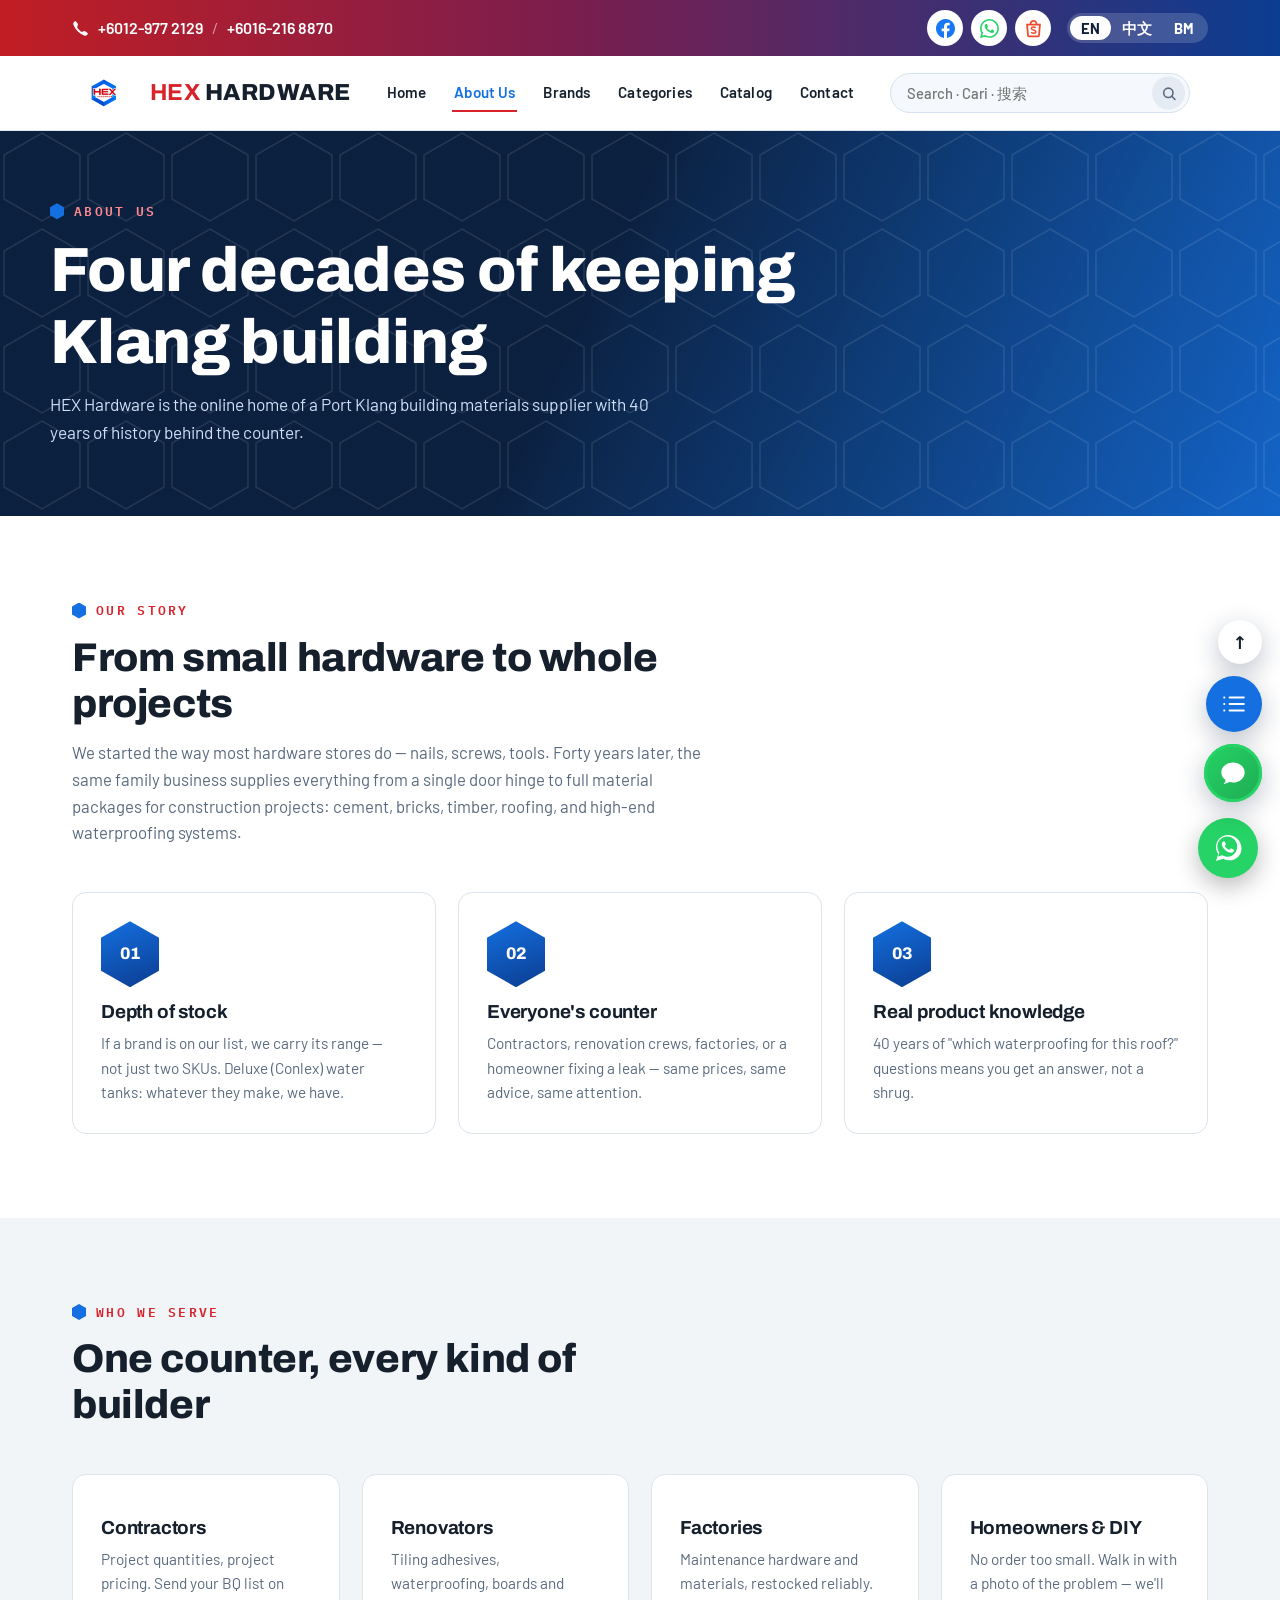
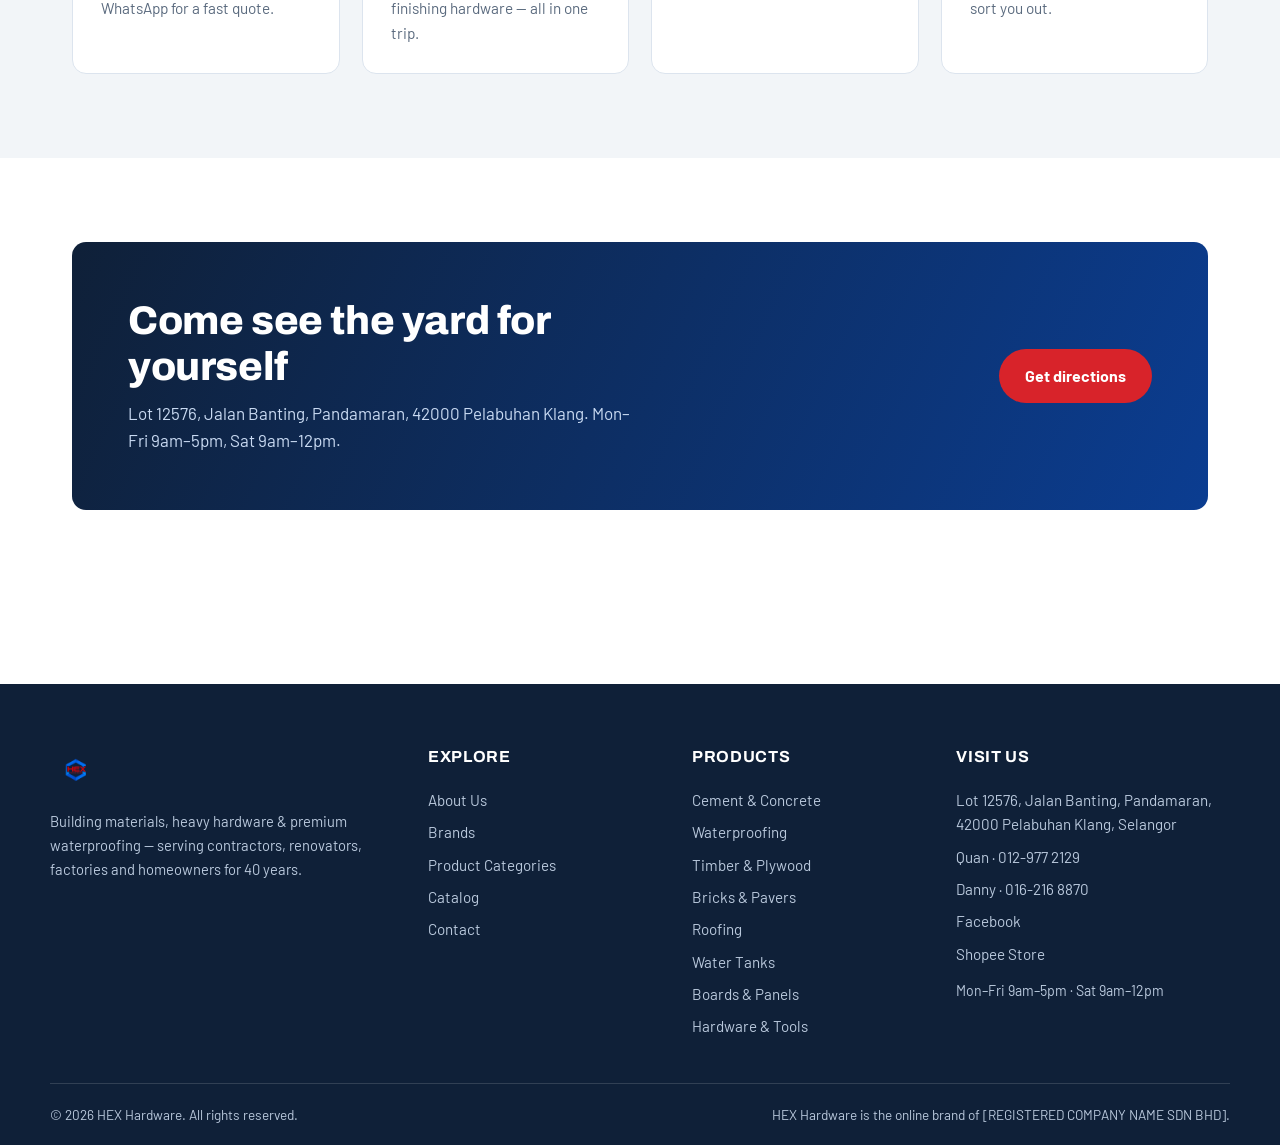
==== commit 22adea8e: "Update about.html" ====
--- a/about.html
+++ b/about.html
@@ -9,7 +9,7 @@
 <link rel="preconnect" href="https://fonts.googleapis.com">
 <link rel="preconnect" href="https://fonts.gstatic.com" crossorigin>
 <link href="https://fonts.googleapis.com/css2?family=Archivo:wght@700;800&family=Barlow:wght@400;500;600;700&family=IBM+Plex+Mono:wght@500;600&display=swap" rel="stylesheet">
-<link rel="stylesheet" href="style.css">
+<link rel="stylesheet" href="style.css?v=1784534218">
 </head>
 <body data-page="about">
 
@@ -39,6 +39,7 @@
       <img src="assets/logo.png" alt="HEX Hardware logo">
       <span><b>HEX</b> HARDWARE</span>
     </a>
+    <a class="nav-search-icon" href="catalog.html" aria-label="Search products"><svg viewBox="0 0 24 24" fill="none" stroke="currentColor" stroke-width="2.4" stroke-linecap="round"><circle cx="11" cy="11" r="7"/><path d="M21 21l-5-5"/></svg></a>
     <button class="nav-toggle" aria-label="Open menu" onclick="document.querySelector('.nav-links').classList.toggle('open')">☰</button>
     <nav class="nav-links">
       <a href="index.html" data-page="home">Home</a>
@@ -167,9 +168,9 @@
     if(link) link.classList.add('active');
   })();
 </script>
-<script src="products.js" defer></script>
-<script src="brands-data.js" defer></script>
-<script src="site.js" defer></script>
-<script src="i18n.js" defer></script>
+<script src="products.js?v=1784534218" defer></script>
+<script src="brands-data.js?v=1784534218" defer></script>
+<script src="site.js?v=1784534218" defer></script>
+<script src="i18n.js?v=1784534218" defer></script>
 </body>
 </html>
--- a/style.css
+++ b/style.css
@@ -68,6 +68,7 @@
 }
 .btn-wa:hover{transform:translateY(-1px);box-shadow:0 6px 18px rgba(216,35,42,.35);color:#fff}
 .nav-toggle{display:none;margin-left:auto;background:none;border:1px solid var(--line);border-radius:8px;padding:8px 12px;font-size:1.2rem;cursor:pointer;color:var(--ink)}
+.nav-search-icon{display:none}
 
 /* ---------- buttons ---------- */
 .btn{
@@ -258,12 +259,37 @@
   }
   .nav-links.open{display:flex}
   .nav-toggle{display:block}
-  .grid-3,.grid-4,.brand-grid{grid-template-columns:1fr}
+  .grid-3,.grid-4,.brand-grid,.value-list{grid-template-columns:1fr}
   .cat-items{columns:1}
   .hero-inner{padding:80px 0 90px}
   .hero-stats{flex-wrap:wrap}
   .footer-grid{grid-template-columns:1fr}
   .section{padding:60px 0}
+}
+
+/* ---------- mobile header fix: search bar was overflowing the nav row ----------
+   Two separate .nav-search rules earlier in this file conflict (one meant for
+   desktop's right-side button style, one from an older layout); on small
+   screens the later one won and forced the search box to a fixed ~300px
+   width, which doesn't fit next to the logo + menu button and pushed it off
+   the right edge of the screen.
+   First attempt was to let it wrap onto its own row, but the logo text is
+   wide enough on mobile that this pushed the menu button down too. Settled
+   on: hide the full header search box on mobile (Catalog page has its own
+   full search + filters, so nothing is lost) and show a compact search icon
+   instead, linking straight to the catalog. To make room, the "HEX HARDWARE"
+   wordmark is hidden on mobile too (the logo mark already reads "HEX
+   HARDWARE" on its own) and the logo is shown a bit larger in its place. */
+@media (max-width: 680px){
+  .site-header .nav .nav-search{display:none}
+  .nav-logo span{display:none}
+  .nav-logo img{height:44px}
+  .nav-search-icon{
+    display:flex;align-items:center;justify-content:center;margin-left:auto;
+    width:41px;height:41px;border:1px solid var(--line);border-radius:8px;color:var(--ink);
+  }
+  .nav-search-icon svg{width:19px;height:19px}
+  .nav-toggle{margin-left:0}
 }
 
 
@@ -447,7 +473,7 @@
 @media (max-width:840px){.nav-search{order:3;flex-basis:100%;max-width:none;margin:10px 0 2px}}
 
 /* ---------- floating buttons ---------- */
-.float-stack{position:fixed;right:18px;bottom:18px;z-index:400;display:flex;flex-direction:column;align-items:flex-end;gap:12px}
+.float-stack{position:fixed;right:18px;bottom:98px;z-index:400;display:flex;flex-direction:column;align-items:flex-end;gap:12px}
 .float-wa,.float-basket,.float-top{width:56px;height:56px;border-radius:50%;display:flex;align-items:center;justify-content:center;
   border:none;cursor:pointer;box-shadow:0 8px 26px rgba(11,32,64,.28);transition:transform .15s ease}
 .float-wa{background:#25D366;color:#fff}
@@ -467,7 +493,7 @@
 .float-top.show{opacity:1;pointer-events:auto;transform:none}
 
 /* ---------- enquiry basket panel ---------- */
-.basket-panel{position:fixed;right:18px;bottom:88px;width:340px;max-width:calc(100vw - 36px);max-height:70vh;background:#fff;
+.basket-panel{position:fixed;right:18px;bottom:168px;width:340px;max-width:calc(100vw - 36px);max-height:70vh;background:#fff;
   border:1px solid #E4ECF6;border-radius:18px;box-shadow:0 24px 60px rgba(11,32,64,.24);display:none;flex-direction:column;overflow:hidden;z-index:401}
 .basket-panel.open{display:flex}
 .bp-head{display:flex;align-items:center;justify-content:space-between;padding:14px 18px;background:var(--steel);color:#fff}
@@ -554,7 +580,7 @@
 .float-social.open .fs-i-x{opacity:1;transform:none}
 .fs-toggle::after{content:"";position:absolute;inset:0;border-radius:50%;border:3px solid #25D366;animation:wapulse 2.2s ease-out infinite;pointer-events:none}
 .float-social.open .fs-toggle::after{display:none}
-.fs-items{position:absolute;bottom:calc(100% + 12px);right:3px;display:flex;flex-direction:column;gap:11px;align-items:center}
+.fs-items{position:absolute;bottom:calc(100% + 12px);right:3px;display:flex;flex-direction:column;gap:11px;align-items:center;pointer-events:none}
 .fs-item{width:50px;height:50px;border-radius:50%;display:flex;align-items:center;justify-content:center;color:#fff;
   box-shadow:0 6px 20px rgba(11,32,64,.24);opacity:0;transform:translateY(14px) scale(.7);pointer-events:none;
   transition:opacity .22s ease, transform .25s cubic-bezier(.2,.9,.3,1.3)}
@@ -572,7 +598,7 @@
 
 /* ---------- mobile: 浮动区不挡内容 ---------- */
 @media (max-width:640px){
-  .float-stack{right:12px;bottom:12px;gap:9px}
+  .float-stack{right:12px;bottom:92px;gap:9px}
   .fs-toggle{width:50px;height:50px}
   .fs-toggle svg{width:24px;height:24px}
   .fs-item{width:44px;height:44px}
@@ -580,7 +606,7 @@
   .float-basket{width:46px;height:46px}
   .float-basket svg{width:22px;height:22px}
   .float-top{width:38px;height:38px;font-size:.95rem}
-  .basket-panel{bottom:70px;right:12px}
+  .basket-panel{bottom:150px;right:12px}
 }
 
 
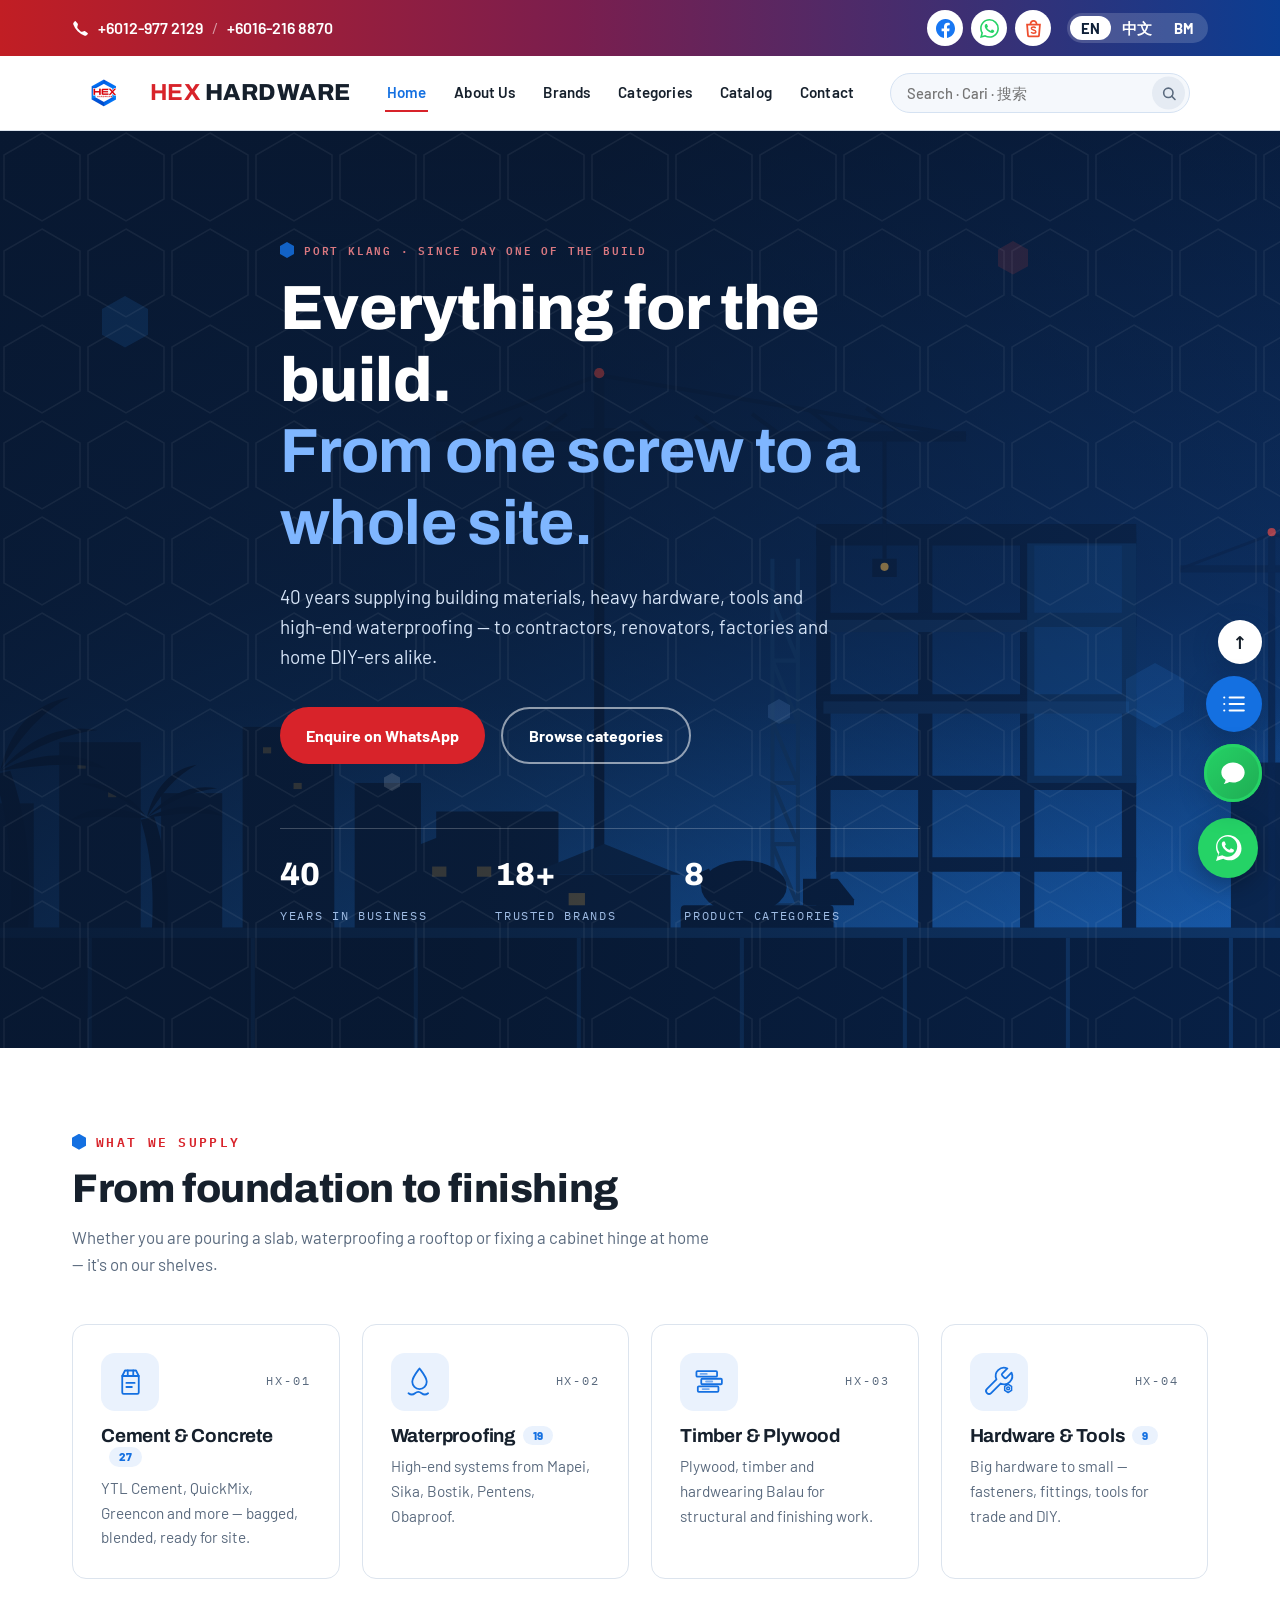
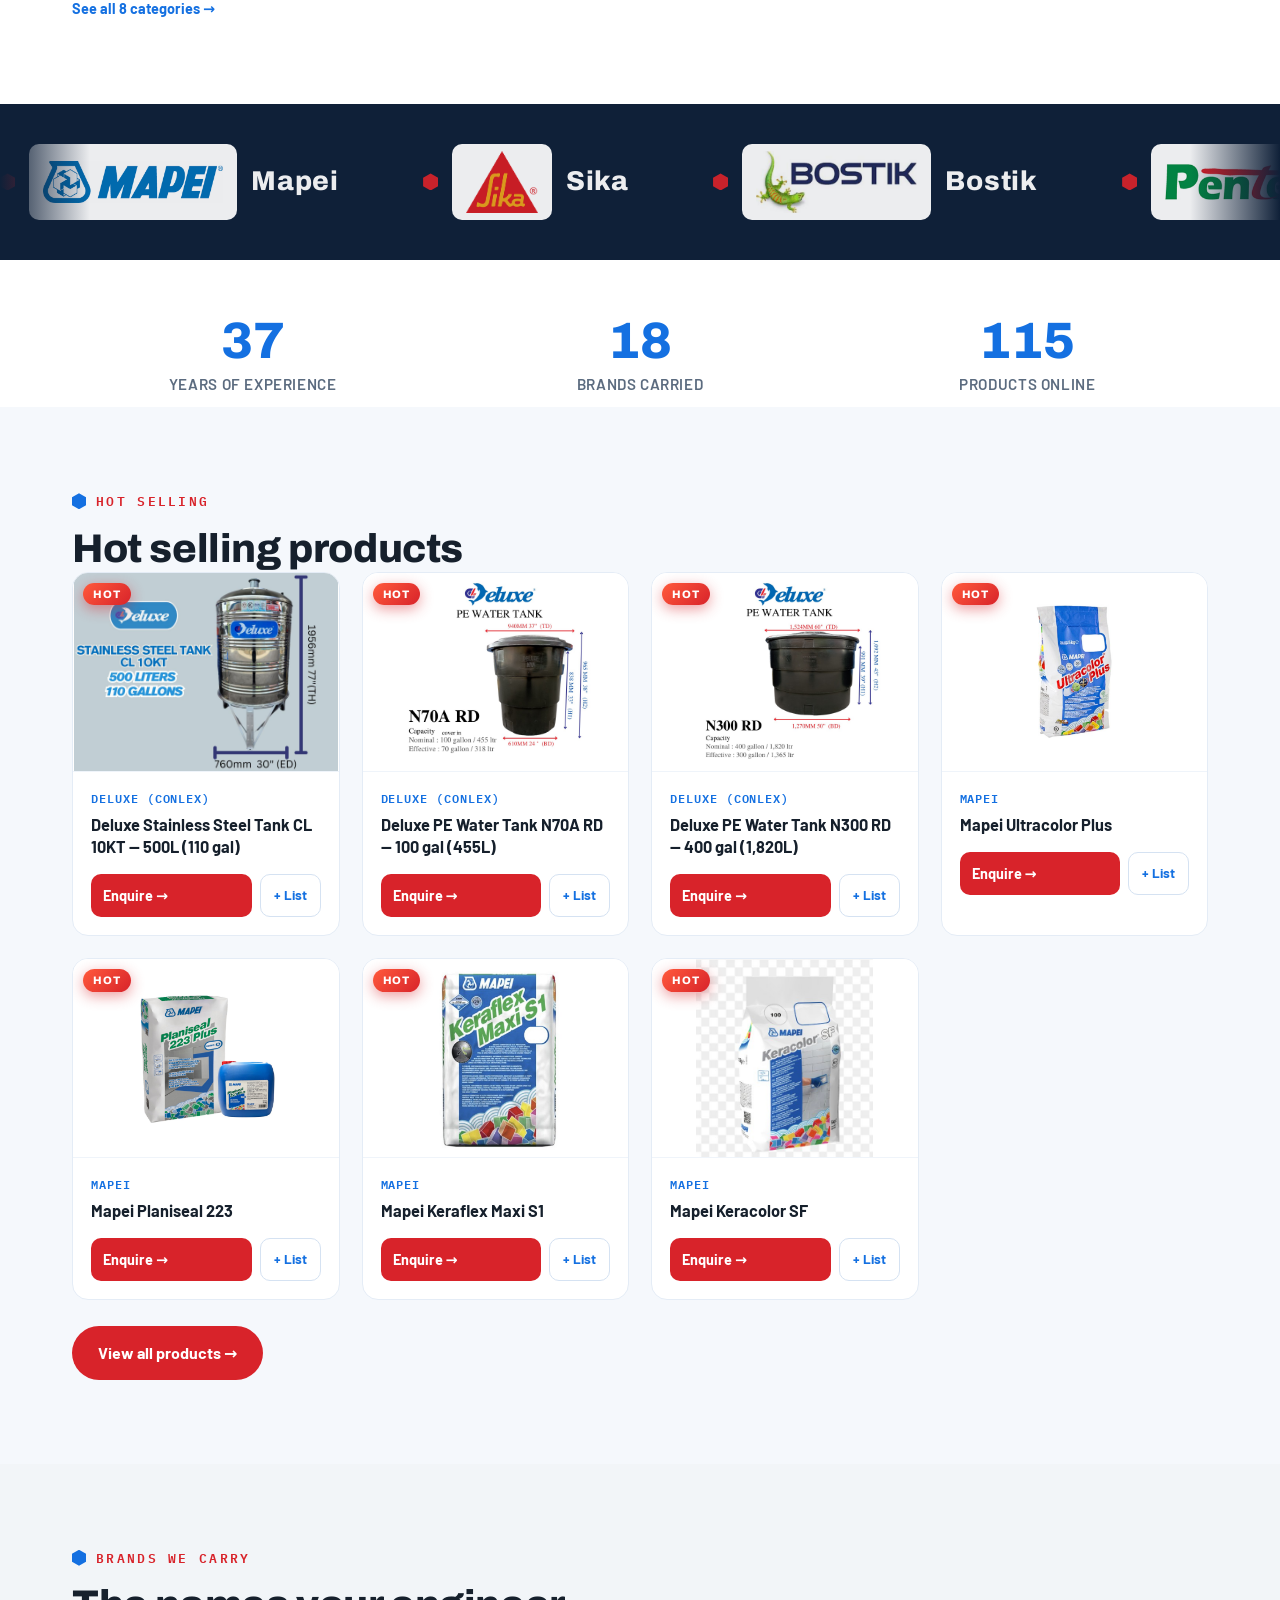
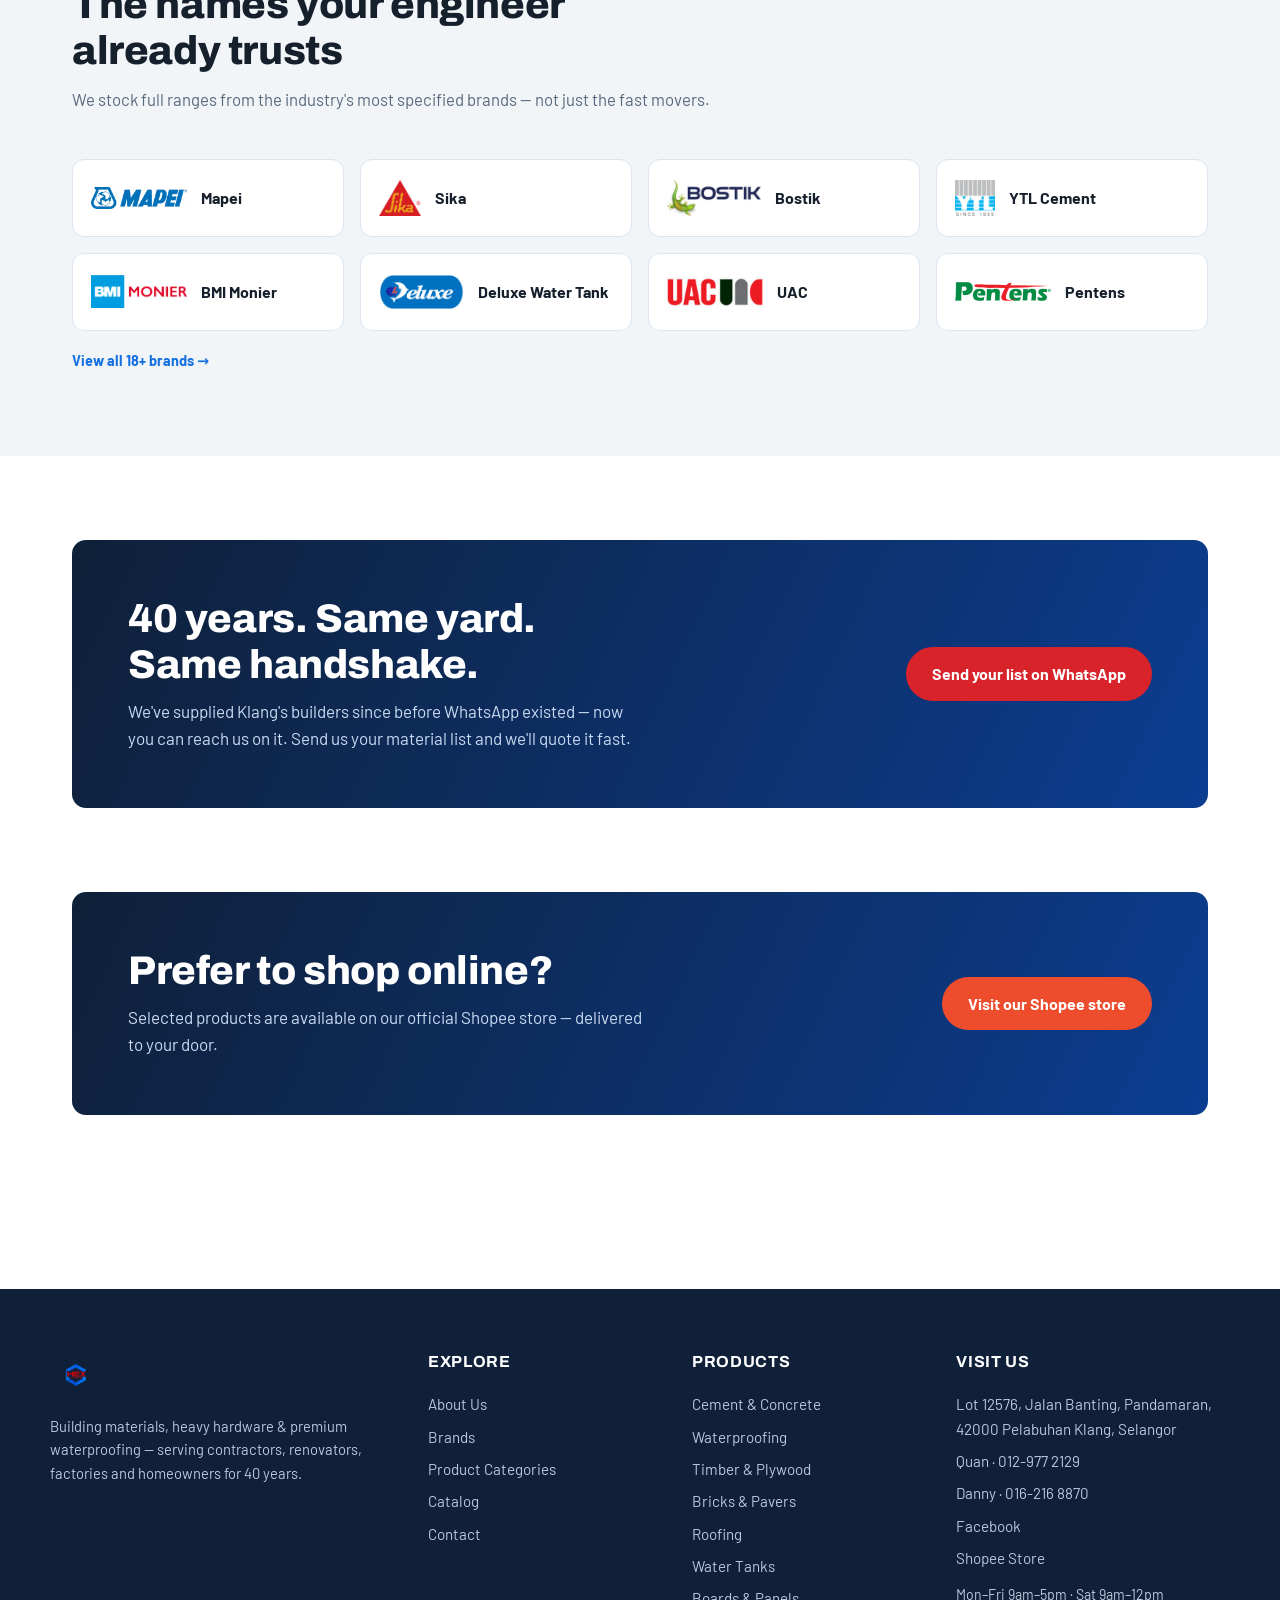
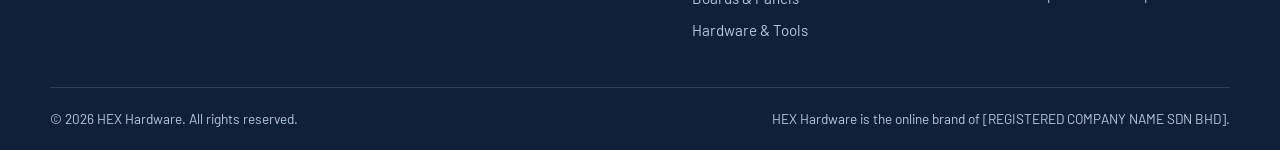
==== commit 9ffcae12: "Update about.html" ====
--- a/about.html
+++ b/about.html
@@ -3,15 +3,68 @@
 <head>
 <meta charset="UTF-8">
 <meta name="viewport" content="width=device-width, initial-scale=1.0">
-<title>About Us | HEX Hardware — Building Materials & Hardware, Port Klang</title>
-<meta name="description" content="HEX Hardware — 40 years supplying building materials, heavy hardware, tools and high-end waterproofing in Port Klang, Selangor. Mapei, Sika, Bostik, YTL Cement and more.">
-<link rel="icon" type="image/png" href="assets/logo.png">
+<title>HEX Hardware | Building Materials & Hardware Supplier Port Klang, Selangor</title>
+<meta name="description" content="Building materials & hardware supplier in Port Klang, Selangor — Mapei, Sika, Bostik, Deluxe Water Tank, YTL Cement, QuickMix, UAC & 15+ brands. 40 years serving contractors, renovators & homeowners.">
+<link rel="canonical" href="https://www.hexhardware.com.my/">
+<link rel="alternate" hreflang="en" href="https://www.hexhardware.com.my/">
+<link rel="alternate" hreflang="x-default" href="https://www.hexhardware.com.my/">
+
+<meta property="og:type" content="website">
+<meta property="og:site_name" content="HEX Hardware">
+<meta property="og:title" content="HEX Hardware | Building Materials & Hardware Supplier Port Klang, Selangor">
+<meta property="og:description" content="Building materials & hardware supplier in Port Klang, Selangor — Mapei, Sika, Bostik, Deluxe Water Tank, YTL Cement, QuickMix, UAC & 15+ brands. 40 years serving contractors, renovators & homeowners.">
+<meta property="og:image" content="https://www.hexhardware.com.my/assets/og-image.jpg">
+<meta property="og:url" content="https://www.hexhardware.com.my/">
+<meta property="og:locale" content="en_MY">
+<meta name="twitter:card" content="summary_large_image">
+
+<meta name="theme-color" content="#1470E1">
+<link rel="icon" type="image/x-icon" href="assets/favicon.ico">
+<link rel="icon" type="image/png" sizes="32x32" href="assets/favicon-32.png">
+<link rel="icon" type="image/png" sizes="16x16" href="assets/favicon-16.png">
+<link rel="apple-touch-icon" href="assets/apple-touch-icon.png">
+<link rel="manifest" href="site.webmanifest">
+
 <link rel="preconnect" href="https://fonts.googleapis.com">
 <link rel="preconnect" href="https://fonts.gstatic.com" crossorigin>
 <link href="https://fonts.googleapis.com/css2?family=Archivo:wght@700;800&family=Barlow:wght@400;500;600;700&family=IBM+Plex+Mono:wght@500;600&display=swap" rel="stylesheet">
 <link rel="stylesheet" href="style.css?v=1784534218">
+
+<script type="application/ld+json">
+{
+  "@context": "https://schema.org",
+  "@type": "HardwareStore",
+  "name": "HEX Hardware",
+  "image": "https://www.hexhardware.com.my/assets/logo-512.png",
+  "url": "https://www.hexhardware.com.my/",
+  "telephone": ["+60129772129", "+60162168870"],
+  "priceRange": "$$",
+  "address": {
+    "@type": "PostalAddress",
+    "streetAddress": "Lot 12576, Jalan Banting, Pandamaran",
+    "addressLocality": "Pelabuhan Klang",
+    "addressRegion": "Selangor",
+    "postalCode": "42000",
+    "addressCountry": "MY"
+  },
+  "openingHoursSpecification": [
+    { "@type": "OpeningHoursSpecification", "dayOfWeek": ["Monday","Tuesday","Wednesday","Thursday","Friday"], "opens": "09:00", "closes": "17:00" },
+    { "@type": "OpeningHoursSpecification", "dayOfWeek": ["Saturday"], "opens": "09:00", "closes": "12:00" }
+  ],
+  "sameAs": [
+    "https://www.facebook.com/profile.php?id=61582718126496",
+    "https://shopee.com.my/hexhardware"
+  ],
+  "brand": [
+    {"@type":"Brand","name":"Mapei"}, {"@type":"Brand","name":"Sika"}, {"@type":"Brand","name":"Bostik"},
+    {"@type":"Brand","name":"Deluxe Water Tank"}, {"@type":"Brand","name":"YTL Cement"}, {"@type":"Brand","name":"QuickMix"},
+    {"@type":"Brand","name":"UAC"}, {"@type":"Brand","name":"Pentens"}, {"@type":"Brand","name":"Obaproof"},
+    {"@type":"Brand","name":"BMI Monier"}, {"@type":"Brand","name":"GCI"}
+  ]
+}
+</script>
 </head>
-<body data-page="about">
+<body data-page="home">
 
 <div class="topbar">
   <div class="wrap topbar-inner">
@@ -51,54 +104,106 @@
     </nav>
   </div>
 </header>
-<section class="page-hero">
+<section class="hero">
   <div class="hero-hexes"></div>
-  <div class="wrap inner">
-    <div class="eyebrow" style="color:#FF8A8F">ABOUT US</div>
-    <h1>Four decades of keeping<br>Klang building</h1>
-    <p>HEX Hardware is the online home of a Port Klang building materials supplier with 40 years of history behind the counter.</p>
+  <div class="wrap hero-inner">
+    <div class="eyebrow">PORT KLANG · SINCE DAY ONE OF THE BUILD</div>
+    <h1>Everything for the build.<br><b>From one screw to a whole site.</b></h1>
+    <p class="lead">40 years supplying building materials, heavy hardware, tools and high-end waterproofing — to contractors, renovators, factories and home DIY-ers alike.</p>
+    <div class="hero-actions">
+      <a class="btn btn-primary" href="https://wa.me/60129772129" target="_blank" rel="noopener">Enquire on WhatsApp</a>
+      <a class="btn btn-ghost" href="categories.html">Browse categories</a>
+    </div>
+    <div class="hero-stats">
+      <div><strong>40</strong><span>Years in business</span></div>
+      <div><strong>18+</strong><span>Trusted brands</span></div>
+      <div><strong>8</strong><span>Product categories</span></div>
+    </div>
+  </div>
+</section>
+
+<section class="section" id="promoSection" style="display:none;padding-bottom:10px">
+  <div class="wrap">
+    <div class="eyebrow" style="color:var(--red)">PROMOTIONS</div>
+    <h2>Latest promotions</h2>
+    <div class="promo-grid" id="promoGrid"></div>
   </div>
 </section>
 
 <section class="section">
   <div class="wrap">
     <div class="section-head">
-      <div class="eyebrow">OUR STORY</div>
-      <h2>From small hardware to whole projects</h2>
-      <p>We started the way most hardware stores do — nails, screws, tools. Forty years later, the same family business supplies everything from a single door hinge to full material packages for construction projects: cement, bricks, timber, roofing, and high-end waterproofing systems.</p>
-    </div>
-    <div class="value-list">
-      <div class="card">
-        <div class="hex-icon">01</div>
-        <h3>Depth of stock</h3>
-        <p>If a brand is on our list, we carry its range — not just two SKUs. Deluxe (Conlex) water tanks: whatever they make, we have.</p>
-      </div>
-      <div class="card">
-        <div class="hex-icon">02</div>
-        <h3>Everyone's counter</h3>
-        <p>Contractors, renovation crews, factories, or a homeowner fixing a leak — same prices, same advice, same attention.</p>
-      </div>
-      <div class="card">
-        <div class="hex-icon">03</div>
-        <h3>Real product knowledge</h3>
-        <p>40 years of "which waterproofing for this roof?" questions means you get an answer, not a shrug.</p>
-      </div>
-    </div>
+      <div class="eyebrow">WHAT WE SUPPLY</div>
+      <h2>From foundation to finishing</h2>
+      <p>Whether you are pouring a slab, waterproofing a rooftop or fixing a cabinet hinge at home — it's on our shelves.</p>
+    </div>
+    <div class="grid grid-4">
+      <a class="card-link" href="catalog.html#cat-cement"><div class="card">
+        <div class="card-top"><div class="pict-icon"><svg viewBox="0 0 48 48" fill="none" stroke="currentColor" stroke-width="2.6" stroke-linecap="round" stroke-linejoin="round" aria-hidden="true"><path d="M12 16h24v24a2 2 0 0 1-2 2H14a2 2 0 0 1-2-2V16z"/><path d="M12 16l4-8h16l4 8"/><path d="M20 8v8M28 8v8"/><path d="M18 26h12M18 32h8"/></svg></div><span class="code">HX-01</span></div>
+        <h3>Cement &amp; Concrete</h3>
+        <p>YTL Cement, QuickMix, Greencon and more — bagged, blended, ready for site.</p>
+      </div></a>
+      <a class="card-link" href="catalog.html#cat-waterproofing"><div class="card">
+        <div class="card-top"><div class="pict-icon"><svg viewBox="0 0 48 48" fill="none" stroke="currentColor" stroke-width="2.6" stroke-linecap="round" stroke-linejoin="round" aria-hidden="true"><path d="M24 5c6 8 10.5 13 10.5 19.5a10.5 10.5 0 1 1-21 0C13.5 18 18 13 24 5z"/><path d="M8 41c3 2.4 6.5 2.4 9.5 0s6.5-2.4 9.5 0 6.5 2.4 9.5 0"/></svg></div><span class="code">HX-02</span></div>
+        <h3>Waterproofing</h3>
+        <p>High-end systems from Mapei, Sika, Bostik, Pentens, Obaproof.</p>
+      </div></a>
+      <a class="card-link" href="catalog.html#cat-timber"><div class="card">
+        <div class="card-top"><div class="pict-icon"><svg viewBox="0 0 48 48" fill="none" stroke="currentColor" stroke-width="2.6" stroke-linecap="round" stroke-linejoin="round" aria-hidden="true"><rect x="5" y="9" width="30" height="8" rx="1.5"/><rect x="12" y="20" width="30" height="8" rx="1.5"/><rect x="7" y="31" width="30" height="8" rx="1.5"/><path d="M11 13h9M19 24h9M14 35h9" opacity=".55"/></svg></div><span class="code">HX-03</span></div>
+        <h3>Timber &amp; Plywood</h3>
+        <p>Plywood, timber and hardwearing Balau for structural and finishing work.</p>
+      </div></a>
+      <a class="card-link" href="catalog.html#cat-hardware"><div class="card">
+        <div class="card-top"><div class="pict-icon"><svg viewBox="0 0 48 48" fill="none" stroke="currentColor" stroke-width="2.6" stroke-linecap="round" stroke-linejoin="round" aria-hidden="true"><g transform="scale(2)" stroke-width="1.3"><path d="M14.7 6.3a1 1 0 0 0 0 1.4l1.6 1.6a1 1 0 0 0 1.4 0l3.77-3.77a6 6 0 0 1-7.94 7.94l-6.91 6.91a2.12 2.12 0 0 1-3-3l6.91-6.91a6 6 0 0 1 7.94-7.94l-3.76 3.76z"/></g><path d="M38 28l5 3v6l-5 3-5-3v-6z" stroke-width="2.2"/><circle cx="38" cy="34" r="2" stroke-width="2.2"/></svg></div><span class="code">HX-04</span></div>
+        <h3>Hardware &amp; Tools</h3>
+        <p>Big hardware to small — fasteners, fittings, tools for trade and DIY.</p>
+      </div></a>
+    </div>
+    <p class="note"><a href="categories.html"><strong>See all 8 categories →</strong></a></p>
+  </div>
+</section>
+
+
+
+<div class="marquee" aria-label="Brands we carry">
+  <div class="marquee-track"><a class="mq-link" href="catalog.html#brand-Mapei"><img src="assets/brands/mapei.png" alt="" loading="lazy" onerror="this.remove()">Mapei</a><a class="mq-link" href="catalog.html#brand-Sika"><img src="assets/brands/sika.png" alt="" loading="lazy" onerror="this.remove()">Sika</a><a class="mq-link" href="catalog.html#brand-Bostik"><img src="assets/brands/bostik.png" alt="" loading="lazy" onerror="this.remove()">Bostik</a><a class="mq-link" href="catalog.html#brand-Pentens"><img src="assets/brands/pentens.png" alt="" loading="lazy" onerror="this.remove()">Pentens</a><a class="mq-link" href="catalog.html#brand-Obaproof"><img src="assets/brands/obaproof.png" alt="" loading="lazy" onerror="this.remove()">Obaproof</a><a class="mq-link" href="catalog.html#brand-Sun-Foil"><img src="assets/brands/sun-foil.png" alt="" loading="lazy" onerror="this.remove()">Sun-Foil</a><a class="mq-link" href="catalog.html#brand-Sunway"><img src="assets/brands/sunway-detail.png" alt="" loading="lazy" onerror="this.remove()">Sunway Detail</a><a class="mq-link" href="catalog.html#brand-YTL"><img src="assets/brands/ytl-cement.png" alt="" loading="lazy" onerror="this.remove()">YTL Cement</a><a class="mq-link" href="catalog.html#brand-QuickMix"><img src="assets/brands/quickmix.png" alt="" loading="lazy" onerror="this.remove()">QuickMix</a><a class="mq-link" href="catalog.html#brand-Greencon"><img src="assets/brands/greencon.png" alt="" loading="lazy" onerror="this.remove()">Greencon</a><a class="mq-link" href="catalog.html#brand-UAC"><img src="assets/brands/uac.png" alt="" loading="lazy" onerror="this.remove()">UAC</a><a class="mq-link" href="catalog.html#brand-GCI"><img src="assets/brands/gci.png" alt="" loading="lazy" onerror="this.remove()">GCI</a><a class="mq-link" href="catalog.html#brand-MT%20Bricks"><img src="assets/brands/mt-bricks.png" alt="" loading="lazy" onerror="this.remove()">MT Bricks</a><a class="mq-link" href="catalog.html#brand-Henner"><img src="assets/brands/henner-bricks.png" alt="" loading="lazy" onerror="this.remove()">Henner Bricks</a><a class="mq-link" href="catalog.html#brand-Saga"><img src="assets/brands/saga-paver.png" alt="" loading="lazy" onerror="this.remove()">Saga Paver</a><a class="mq-link" href="catalog.html#brand-BMI"><img src="assets/brands/bmi-monier.png" alt="" loading="lazy" onerror="this.remove()">BMI Monier</a><a class="mq-link" href="catalog.html#brand-Deluxe"><img src="assets/brands/deluxe.png" alt="" loading="lazy" onerror="this.remove()">Deluxe Water Tank</a><a class="mq-link" href="catalog.html#brand-Nietz"><img src="assets/brands/nietz.png" alt="" loading="lazy" onerror="this.remove()">Nietz</a><a class="mq-link" href="catalog.html#brand-Hardware"><img src="assets/brands/hardwares.png" alt="" loading="lazy" onerror="this.remove()">Hardwares</a><a class="mq-link" href="catalog.html#brand-Mapei"><img src="assets/brands/mapei.png" alt="" loading="lazy" onerror="this.remove()">Mapei</a><a class="mq-link" href="catalog.html#brand-Sika"><img src="assets/brands/sika.png" alt="" loading="lazy" onerror="this.remove()">Sika</a><a class="mq-link" href="catalog.html#brand-Bostik"><img src="assets/brands/bostik.png" alt="" loading="lazy" onerror="this.remove()">Bostik</a><a class="mq-link" href="catalog.html#brand-Pentens"><img src="assets/brands/pentens.png" alt="" loading="lazy" onerror="this.remove()">Pentens</a><a class="mq-link" href="catalog.html#brand-Obaproof"><img src="assets/brands/obaproof.png" alt="" loading="lazy" onerror="this.remove()">Obaproof</a><a class="mq-link" href="catalog.html#brand-Sun-Foil"><img src="assets/brands/sun-foil.png" alt="" loading="lazy" onerror="this.remove()">Sun-Foil</a><a class="mq-link" href="catalog.html#brand-Sunway"><img src="assets/brands/sunway-detail.png" alt="" loading="lazy" onerror="this.remove()">Sunway Detail</a><a class="mq-link" href="catalog.html#brand-YTL"><img src="assets/brands/ytl-cement.png" alt="" loading="lazy" onerror="this.remove()">YTL Cement</a><a class="mq-link" href="catalog.html#brand-QuickMix"><img src="assets/brands/quickmix.png" alt="" loading="lazy" onerror="this.remove()">QuickMix</a><a class="mq-link" href="catalog.html#brand-Greencon"><img src="assets/brands/greencon.png" alt="" loading="lazy" onerror="this.remove()">Greencon</a><a class="mq-link" href="catalog.html#brand-UAC"><img src="assets/brands/uac.png" alt="" loading="lazy" onerror="this.remove()">UAC</a><a class="mq-link" href="catalog.html#brand-GCI"><img src="assets/brands/gci.png" alt="" loading="lazy" onerror="this.remove()">GCI</a><a class="mq-link" href="catalog.html#brand-MT%20Bricks"><img src="assets/brands/mt-bricks.png" alt="" loading="lazy" onerror="this.remove()">MT Bricks</a><a class="mq-link" href="catalog.html#brand-Henner"><img src="assets/brands/henner-bricks.png" alt="" loading="lazy" onerror="this.remove()">Henner Bricks</a><a class="mq-link" href="catalog.html#brand-Saga"><img src="assets/brands/saga-paver.png" alt="" loading="lazy" onerror="this.remove()">Saga Paver</a><a class="mq-link" href="catalog.html#brand-BMI"><img src="assets/brands/bmi-monier.png" alt="" loading="lazy" onerror="this.remove()">BMI Monier</a><a class="mq-link" href="catalog.html#brand-Deluxe"><img src="assets/brands/deluxe.png" alt="" loading="lazy" onerror="this.remove()">Deluxe Water Tank</a><a class="mq-link" href="catalog.html#brand-Nietz"><img src="assets/brands/nietz.png" alt="" loading="lazy" onerror="this.remove()">Nietz</a><a class="mq-link" href="catalog.html#brand-Hardware"><img src="assets/brands/hardwares.png" alt="" loading="lazy" onerror="this.remove()">Hardwares</a></div>
+</div>
+
+<section class="section" id="statsSection" style="padding-bottom:14px">
+  <div class="wrap stats-row">
+    <div class="stat"><b data-target="40">0</b><span>Years of Experience</span></div>
+    <div class="stat"><b data-target="19">0</b><span>Brands Carried</span></div>
+    <div class="stat"><b data-target="auto">0</b><span>Products Online</span></div>
+  </div>
+</section>
+
+<section class="section bg-soft" id="hotSection" style="display:none">
+  <div class="wrap">
+    <div class="eyebrow">HOT SELLING</div>
+    <h2>Hot selling products</h2>
+    <div class="prod-grid" id="hotGrid"></div>
+    <div style="margin-top:26px"><a class="btn btn-primary" href="catalog.html">View all products →</a></div>
   </div>
 </section>
 
 <section class="section bg-concrete">
   <div class="wrap">
     <div class="section-head">
-      <div class="eyebrow">WHO WE SERVE</div>
-      <h2>One counter, every kind of builder</h2>
-    </div>
-    <div class="grid grid-4">
-      <div class="card"><h3>Contractors</h3><p>Project quantities, project pricing. Send your BQ list on WhatsApp for a fast quote.</p></div>
-      <div class="card"><h3>Renovators</h3><p>Tiling adhesives, waterproofing, boards and finishing hardware — all in one trip.</p></div>
-      <div class="card"><h3>Factories</h3><p>Maintenance hardware and materials, restocked reliably.</p></div>
-      <div class="card"><h3>Homeowners &amp; DIY</h3><p>No order too small. Walk in with a photo of the problem — we'll sort you out.</p></div>
-    </div>
+      <div class="eyebrow">BRANDS WE CARRY</div>
+      <h2>The names your engineer already trusts</h2>
+      <p>We stock full ranges from the industry's most specified brands — not just the fast movers.</p>
+    </div>
+    <div class="brand-grid">
+      <a class="brand-link" href="catalog.html#brand-Mapei"><div class="brand-chip"><i></i><img class="brand-logo" src="assets/brands/mapei.png" alt="Mapei logo" loading="lazy" onload="this.parentElement.classList.add('has-logo')" onerror="this.remove()">Mapei</div></a>
+      <a class="brand-link" href="catalog.html#brand-Sika"><div class="brand-chip"><i></i><img class="brand-logo" src="assets/brands/sika.png" alt="Sika logo" loading="lazy" onload="this.parentElement.classList.add('has-logo')" onerror="this.remove()">Sika</div></a>
+      <a class="brand-link" href="catalog.html#brand-Bostik"><div class="brand-chip"><i></i><img class="brand-logo" src="assets/brands/bostik.png" alt="Bostik logo" loading="lazy" onload="this.parentElement.classList.add('has-logo')" onerror="this.remove()">Bostik</div></a>
+      <a class="brand-link" href="catalog.html#brand-YTL"><div class="brand-chip"><i></i><img class="brand-logo" src="assets/brands/ytl-cement.png" alt="YTL Cement logo" loading="lazy" onload="this.parentElement.classList.add('has-logo')" onerror="this.remove()">YTL Cement</div></a>
+      <a class="brand-link" href="catalog.html#brand-BMI"><div class="brand-chip"><i></i><img class="brand-logo" src="assets/brands/bmi-monier.png" alt="BMI Monier logo" loading="lazy" onload="this.parentElement.classList.add('has-logo')" onerror="this.remove()">BMI Monier</div></a>
+      <a class="brand-link" href="catalog.html#brand-Deluxe"><div class="brand-chip"><i></i><img class="brand-logo" src="assets/brands/deluxe.png" alt="Deluxe Water Tank logo" loading="lazy" onload="this.parentElement.classList.add('has-logo')" onerror="this.remove()">Deluxe Water Tank</div></a>
+      <a class="brand-link" href="catalog.html#brand-UAC"><div class="brand-chip"><i></i><img class="brand-logo" src="assets/brands/uac.png" alt="UAC logo" loading="lazy" onload="this.parentElement.classList.add('has-logo')" onerror="this.remove()">UAC</div></a>
+      <a class="brand-link" href="catalog.html#brand-Pentens"><div class="brand-chip"><i></i><img class="brand-logo" src="assets/brands/pentens.png" alt="Pentens logo" loading="lazy" onload="this.parentElement.classList.add('has-logo')" onerror="this.remove()">Pentens</div></a>
+    </div>
+    <p class="note"><a href="brands.html"><strong>View all 18+ brands →</strong></a></p>
   </div>
 </section>
 
@@ -106,13 +211,120 @@
   <div class="wrap">
     <div class="band">
       <div>
-        <h2>Come see the yard for yourself</h2>
-        <p>Lot 12576, Jalan Banting, Pandamaran, 42000 Pelabuhan Klang. Mon–Fri 9am–5pm, Sat 9am–12pm.</p>
+        <h2>40 years. Same yard. Same handshake.</h2>
+        <p>We've supplied Klang's builders since before WhatsApp existed — now you can reach us on it. Send us your material list and we'll quote it fast.</p>
       </div>
-      <a class="btn btn-primary" href="contact.html">Get directions</a>
-    </div>
-  </div>
-</section>
+      <a class="btn btn-primary" href="https://wa.me/60129772129" target="_blank" rel="noopener">Send your list on WhatsApp</a>
+    </div>
+  </div>
+</section>
+
+<section class="section" style="padding-top:0">
+  <div class="wrap">
+    <div class="band">
+      <div>
+        <h2>Prefer to shop online?</h2>
+        <p>Selected products are available on our official Shopee store — delivered to your door.</p>
+      </div>
+      <a class="btn btn-shopee" href="https://shopee.com.my/hexhardware" target="_blank" rel="noopener">Visit our Shopee store</a>
+    </div>
+  </div>
+</section>
+
+<script>
+(function(){
+  function esc(s){ return String(s).replace(/&/g,"&amp;").replace(/</g,"&lt;"); }
+  function prodImg(p){
+    var uri = (typeof HEX_PROD_URI !== "undefined" && HEX_PROD_URI[p.img]) ? HEX_PROD_URI[p.img] : ("assets/products/" + p.img);
+    return uri;
+  }
+  function goSearch(q){
+    if (!q) return;
+    if (typeof showPage === "function" && document.getElementById("page-catalog")){
+      showPage("catalog"); if (typeof hexCatalogFilter === "function") hexCatalogFilter("search-" + encodeURIComponent(q));
+    } else {
+      window.location.href = "catalog.html#search-" + encodeURIComponent(q);
+    }
+  }
+  function init(){
+    var f = document.getElementById("heroSearch");
+    if (f){
+      f.addEventListener("submit", function(){ goSearch(document.getElementById("heroSearchInput").value.trim()); });
+      f.querySelector(".hero-search-btn").addEventListener("click", function(){ goSearch(document.getElementById("heroSearchInput").value.trim()); });
+    }
+    // Hot selling
+    if (typeof HEX_PRODUCTS !== "undefined"){
+      var hot = HEX_PRODUCTS.filter(function(p){ return p.hot; }).slice(0, 8);
+      var g = document.getElementById("hotGrid");
+      if (hot.length && g){
+        g.innerHTML = hot.map(function(p){
+          var wa = encodeURIComponent("Hi HEX Hardware, I would like to ask about: " + p.name);
+          return '<div class="prod-card" data-name="'+esc(p.name)+'">'
+            + '<div class="prod-photo"><span class="hot-badge">HOT</span>' + (p.img ? '<img src="'+prodImg(p)+'" alt="'+esc(p.name)+'" loading="lazy">' : '') + '</div>'
+            + '<div class="prod-info">'
+            + (p.brand ? '<div class="prod-brand">'+esc(p.brand)+'</div>' : '')
+            + '<div class="prod-name">'+esc(p.name)+'</div>'
+            + (p.price ? '<div class="prod-price">'+esc(p.price)+'</div>' : '')
+            + '<div class="card-actions"><a class="btn-wa" target="_blank" rel="noopener" href="https://wa.me/60129772129?text='+wa+'">Enquire \u2192</a>'
+            + '<button type="button" class="btn-add">+ List</button></div>'
+            + '</div></div>';
+        }).join("");
+        g.addEventListener("click", function(e){
+          if (e.target.closest(".btn-wa,.btn-add,select,a")) return;
+          var c = e.target.closest(".prod-card"); if(!c) return;
+          goSearch(c.getAttribute("data-name"));
+        });
+        document.getElementById("hotSection").style.display = "";
+        if (typeof hexReveal === "function") hexReveal(g);
+      }
+    }
+    // Promotions
+    if (typeof HEX_PROMOS !== "undefined" && HEX_PROMOS.length){
+      var pg = document.getElementById("promoGrid");
+      function promoImg(pr){
+        var uri = (typeof HEX_PROMO_URI !== "undefined" && HEX_PROMO_URI[pr.img]) ? HEX_PROMO_URI[pr.img] : ("assets/promos/" + pr.img);
+        var img = '<img src="'+uri+'" alt="'+esc(pr.alt||"Promotion")+'" loading="lazy">';
+        return pr.link ? '<a href="'+pr.link+'" target="_blank" rel="noopener">'+img+'</a>' : img;
+      }
+      if (HEX_PROMOS.length === 1){
+        pg.innerHTML = promoImg(HEX_PROMOS[0]);
+      } else {
+        pg.innerHTML = '<div class="promo-carousel"><div class="promo-track">'
+          + HEX_PROMOS.map(promoImg).join("")
+          + '</div><div class="promo-dots">'
+          + HEX_PROMOS.map(function(_, i){ return '<button type="button" data-i="'+i+'" class="'+(i===0?"active":"")+'" aria-label="Slide '+(i+1)+'"></button>'; }).join("")
+          + '</div></div>';
+        var track = pg.querySelector(".promo-track");
+        var dots = pg.querySelectorAll(".promo-dots button");
+        var cur = 0, n = HEX_PROMOS.length, timer = null;
+        function go(i){
+          cur = (i + n) % n;
+          track.style.transform = "translateX(-" + (cur * 100) + "%)";
+          for (var d=0; d<dots.length; d++) dots[d].classList.toggle("active", d === cur);
+        }
+        function auto(){ timer = setInterval(function(){ go(cur + 1); }, 4200); }
+        pg.querySelector(".promo-dots").addEventListener("click", function(e){
+          var b = e.target.closest("button"); if(!b) return;
+          clearInterval(timer); go(parseInt(b.getAttribute("data-i"),10)); auto();
+        });
+        var car = pg.querySelector(".promo-carousel");
+        car.addEventListener("mouseenter", function(){ clearInterval(timer); });
+        car.addEventListener("mouseleave", auto);
+        var sx = 0;
+        car.addEventListener("touchstart", function(e){ sx = e.touches[0].clientX; clearInterval(timer); }, {passive:true});
+        car.addEventListener("touchend", function(e){
+          var dx = e.changedTouches[0].clientX - sx;
+          if (Math.abs(dx) > 40) go(cur + (dx < 0 ? 1 : -1));
+          auto();
+        }, {passive:true});
+        auto();
+      }
+      document.getElementById("promoSection").style.display = "";
+    }
+  }
+  if (document.readyState === "loading") document.addEventListener("DOMContentLoaded", init); else setTimeout(init, 0);
+})();
+</script>
 
 <footer class="site-footer">
   <div class="wrap footer-grid">
@@ -170,6 +382,7 @@
 </script>
 <script src="products.js?v=1784534218" defer></script>
 <script src="brands-data.js?v=1784534218" defer></script>
+<script src="promos.js?v=1784534218" defer></script>
 <script src="site.js?v=1784534218" defer></script>
 <script src="i18n.js?v=1784534218" defer></script>
 </body>
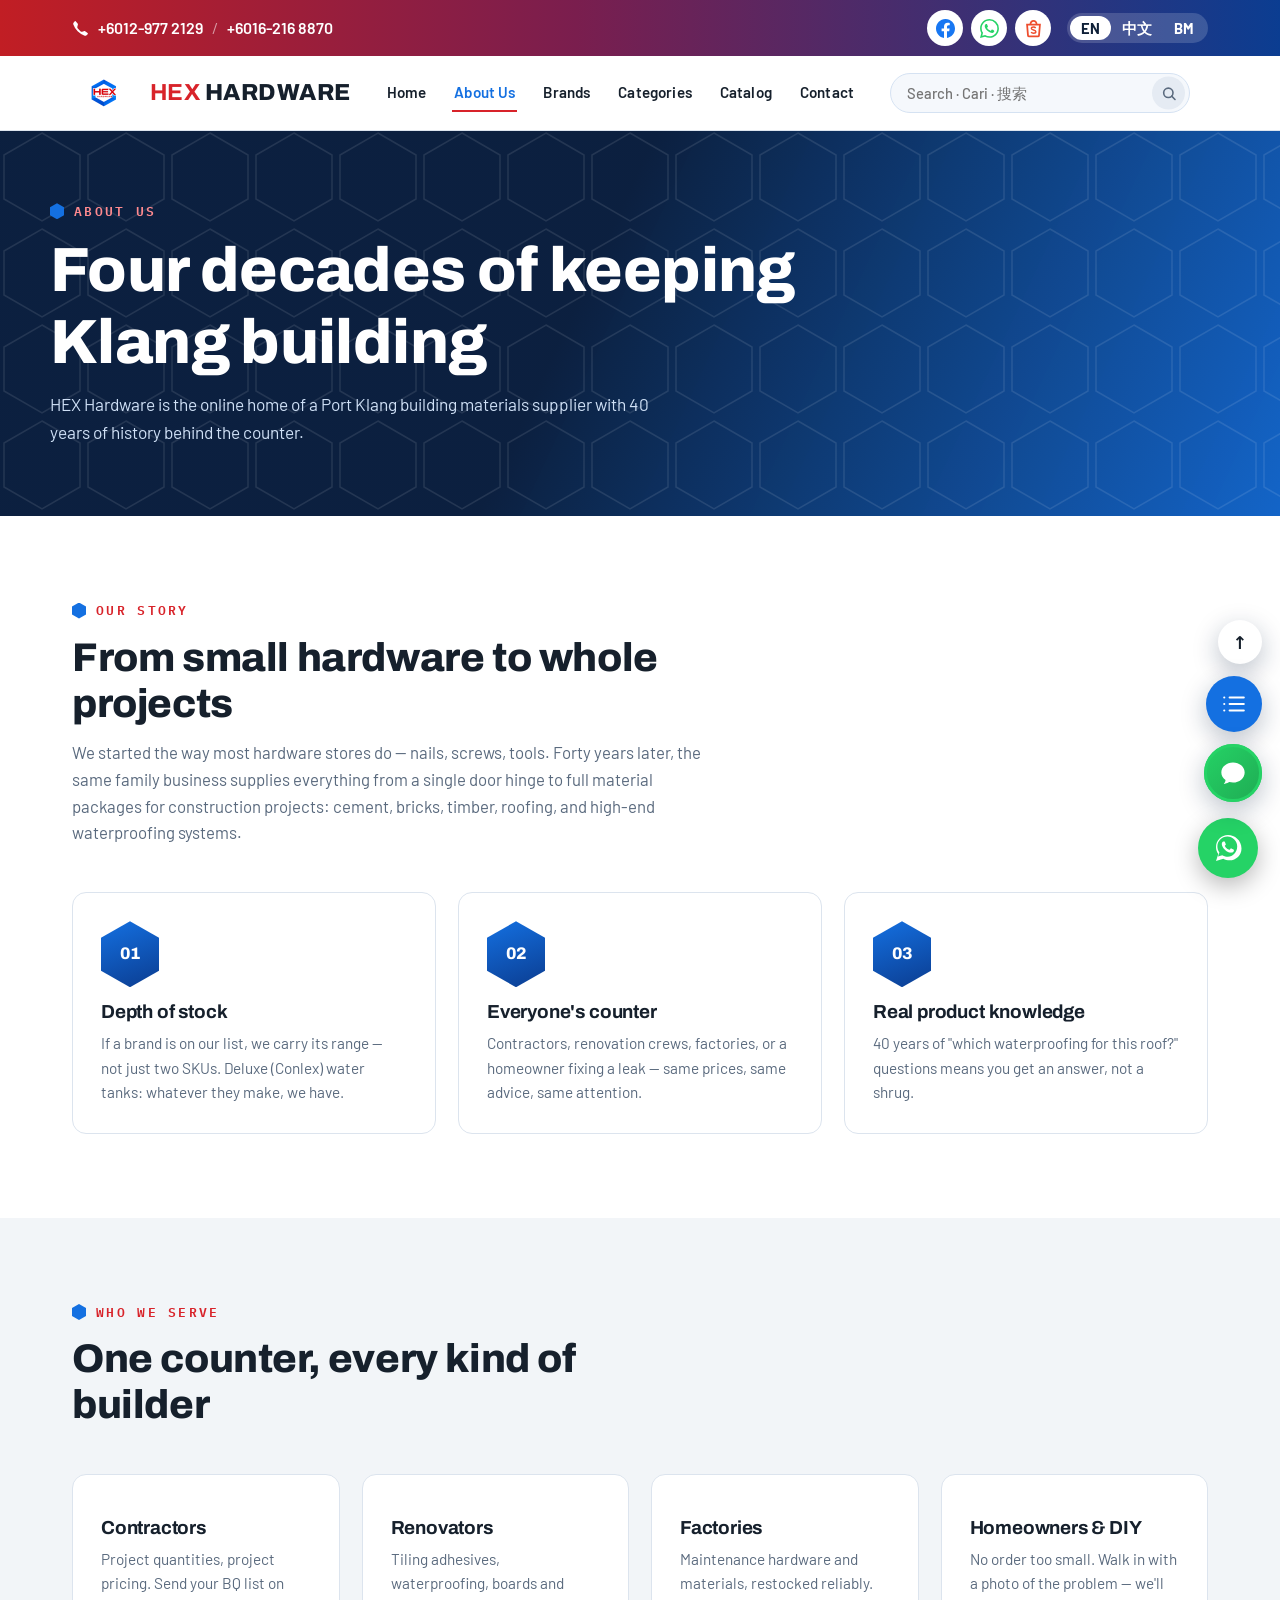
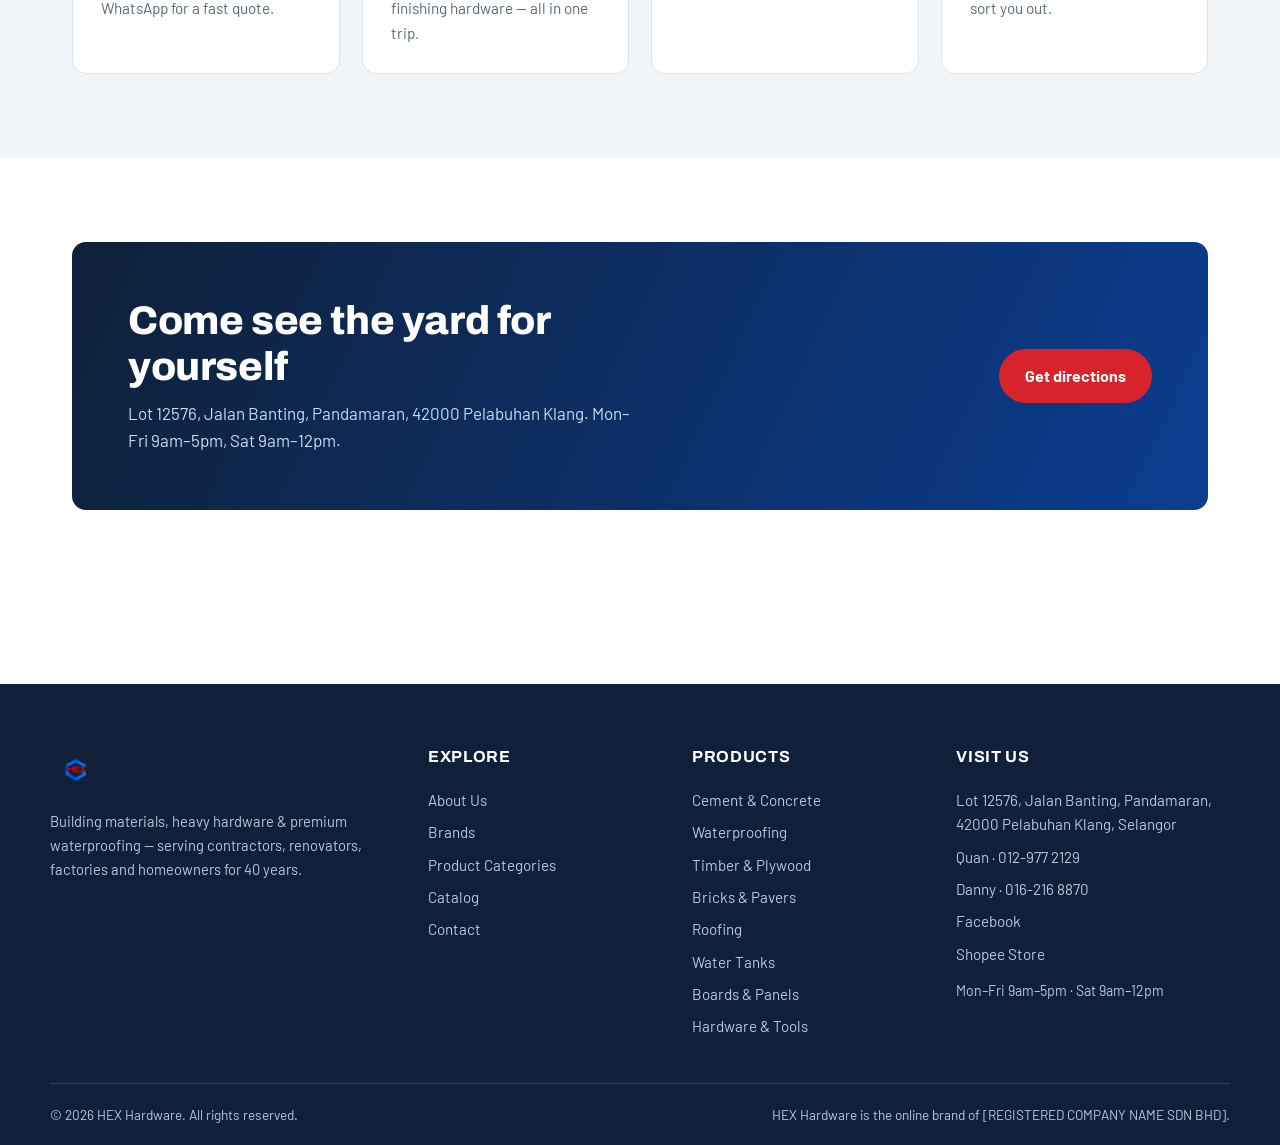
==== commit a5955e9f: "Update about.html" ====
--- a/about.html
+++ b/about.html
@@ -3,18 +3,18 @@
 <head>
 <meta charset="UTF-8">
 <meta name="viewport" content="width=device-width, initial-scale=1.0">
-<title>HEX Hardware | Building Materials & Hardware Supplier Port Klang, Selangor</title>
-<meta name="description" content="Building materials & hardware supplier in Port Klang, Selangor — Mapei, Sika, Bostik, Deluxe Water Tank, YTL Cement, QuickMix, UAC & 15+ brands. 40 years serving contractors, renovators & homeowners.">
-<link rel="canonical" href="https://www.hexhardware.com.my/">
-<link rel="alternate" hreflang="en" href="https://www.hexhardware.com.my/">
-<link rel="alternate" hreflang="x-default" href="https://www.hexhardware.com.my/">
+<title>About Us | 40 Years Supplying Building Materials — HEX Hardware Port Klang</title>
+<meta name="description" content="HEX Hardware has supplied building materials, hardware and waterproofing to Klang Valley contractors and homeowners for 40 years. Meet the team behind the yard in Pandamaran, Port Klang.">
+<link rel="canonical" href="https://www.hexhardware.com.my/about.html">
+<link rel="alternate" hreflang="en" href="https://www.hexhardware.com.my/about.html">
+<link rel="alternate" hreflang="x-default" href="https://www.hexhardware.com.my/about.html">
 
 <meta property="og:type" content="website">
 <meta property="og:site_name" content="HEX Hardware">
-<meta property="og:title" content="HEX Hardware | Building Materials & Hardware Supplier Port Klang, Selangor">
-<meta property="og:description" content="Building materials & hardware supplier in Port Klang, Selangor — Mapei, Sika, Bostik, Deluxe Water Tank, YTL Cement, QuickMix, UAC & 15+ brands. 40 years serving contractors, renovators & homeowners.">
+<meta property="og:title" content="About Us | 40 Years Supplying Building Materials — HEX Hardware Port Klang">
+<meta property="og:description" content="HEX Hardware has supplied building materials, hardware and waterproofing to Klang Valley contractors and homeowners for 40 years. Meet the team behind the yard in Pandamaran, Port Klang.">
 <meta property="og:image" content="https://www.hexhardware.com.my/assets/og-image.jpg">
-<meta property="og:url" content="https://www.hexhardware.com.my/">
+<meta property="og:url" content="https://www.hexhardware.com.my/about.html">
 <meta property="og:locale" content="en_MY">
 <meta name="twitter:card" content="summary_large_image">
 
@@ -29,42 +29,8 @@
 <link rel="preconnect" href="https://fonts.gstatic.com" crossorigin>
 <link href="https://fonts.googleapis.com/css2?family=Archivo:wght@700;800&family=Barlow:wght@400;500;600;700&family=IBM+Plex+Mono:wght@500;600&display=swap" rel="stylesheet">
 <link rel="stylesheet" href="style.css?v=1784534218">
-
-<script type="application/ld+json">
-{
-  "@context": "https://schema.org",
-  "@type": "HardwareStore",
-  "name": "HEX Hardware",
-  "image": "https://www.hexhardware.com.my/assets/logo-512.png",
-  "url": "https://www.hexhardware.com.my/",
-  "telephone": ["+60129772129", "+60162168870"],
-  "priceRange": "$$",
-  "address": {
-    "@type": "PostalAddress",
-    "streetAddress": "Lot 12576, Jalan Banting, Pandamaran",
-    "addressLocality": "Pelabuhan Klang",
-    "addressRegion": "Selangor",
-    "postalCode": "42000",
-    "addressCountry": "MY"
-  },
-  "openingHoursSpecification": [
-    { "@type": "OpeningHoursSpecification", "dayOfWeek": ["Monday","Tuesday","Wednesday","Thursday","Friday"], "opens": "09:00", "closes": "17:00" },
-    { "@type": "OpeningHoursSpecification", "dayOfWeek": ["Saturday"], "opens": "09:00", "closes": "12:00" }
-  ],
-  "sameAs": [
-    "https://www.facebook.com/profile.php?id=61582718126496",
-    "https://shopee.com.my/hexhardware"
-  ],
-  "brand": [
-    {"@type":"Brand","name":"Mapei"}, {"@type":"Brand","name":"Sika"}, {"@type":"Brand","name":"Bostik"},
-    {"@type":"Brand","name":"Deluxe Water Tank"}, {"@type":"Brand","name":"YTL Cement"}, {"@type":"Brand","name":"QuickMix"},
-    {"@type":"Brand","name":"UAC"}, {"@type":"Brand","name":"Pentens"}, {"@type":"Brand","name":"Obaproof"},
-    {"@type":"Brand","name":"BMI Monier"}, {"@type":"Brand","name":"GCI"}
-  ]
-}
-</script>
 </head>
-<body data-page="home">
+<body data-page="about">
 
 <div class="topbar">
   <div class="wrap topbar-inner">
@@ -104,106 +70,54 @@
     </nav>
   </div>
 </header>
-<section class="hero">
+<section class="page-hero">
   <div class="hero-hexes"></div>
-  <div class="wrap hero-inner">
-    <div class="eyebrow">PORT KLANG · SINCE DAY ONE OF THE BUILD</div>
-    <h1>Everything for the build.<br><b>From one screw to a whole site.</b></h1>
-    <p class="lead">40 years supplying building materials, heavy hardware, tools and high-end waterproofing — to contractors, renovators, factories and home DIY-ers alike.</p>
-    <div class="hero-actions">
-      <a class="btn btn-primary" href="https://wa.me/60129772129" target="_blank" rel="noopener">Enquire on WhatsApp</a>
-      <a class="btn btn-ghost" href="categories.html">Browse categories</a>
-    </div>
-    <div class="hero-stats">
-      <div><strong>40</strong><span>Years in business</span></div>
-      <div><strong>18+</strong><span>Trusted brands</span></div>
-      <div><strong>8</strong><span>Product categories</span></div>
-    </div>
-  </div>
-</section>
-
-<section class="section" id="promoSection" style="display:none;padding-bottom:10px">
-  <div class="wrap">
-    <div class="eyebrow" style="color:var(--red)">PROMOTIONS</div>
-    <h2>Latest promotions</h2>
-    <div class="promo-grid" id="promoGrid"></div>
+  <div class="wrap inner">
+    <div class="eyebrow" style="color:#FF8A8F">ABOUT US</div>
+    <h1>Four decades of keeping<br>Klang building</h1>
+    <p>HEX Hardware is the online home of a Port Klang building materials supplier with 40 years of history behind the counter.</p>
   </div>
 </section>
 
 <section class="section">
   <div class="wrap">
     <div class="section-head">
-      <div class="eyebrow">WHAT WE SUPPLY</div>
-      <h2>From foundation to finishing</h2>
-      <p>Whether you are pouring a slab, waterproofing a rooftop or fixing a cabinet hinge at home — it's on our shelves.</p>
+      <div class="eyebrow">OUR STORY</div>
+      <h2>From small hardware to whole projects</h2>
+      <p>We started the way most hardware stores do — nails, screws, tools. Forty years later, the same family business supplies everything from a single door hinge to full material packages for construction projects: cement, bricks, timber, roofing, and high-end waterproofing systems.</p>
     </div>
-    <div class="grid grid-4">
-      <a class="card-link" href="catalog.html#cat-cement"><div class="card">
-        <div class="card-top"><div class="pict-icon"><svg viewBox="0 0 48 48" fill="none" stroke="currentColor" stroke-width="2.6" stroke-linecap="round" stroke-linejoin="round" aria-hidden="true"><path d="M12 16h24v24a2 2 0 0 1-2 2H14a2 2 0 0 1-2-2V16z"/><path d="M12 16l4-8h16l4 8"/><path d="M20 8v8M28 8v8"/><path d="M18 26h12M18 32h8"/></svg></div><span class="code">HX-01</span></div>
-        <h3>Cement &amp; Concrete</h3>
-        <p>YTL Cement, QuickMix, Greencon and more — bagged, blended, ready for site.</p>
-      </div></a>
-      <a class="card-link" href="catalog.html#cat-waterproofing"><div class="card">
-        <div class="card-top"><div class="pict-icon"><svg viewBox="0 0 48 48" fill="none" stroke="currentColor" stroke-width="2.6" stroke-linecap="round" stroke-linejoin="round" aria-hidden="true"><path d="M24 5c6 8 10.5 13 10.5 19.5a10.5 10.5 0 1 1-21 0C13.5 18 18 13 24 5z"/><path d="M8 41c3 2.4 6.5 2.4 9.5 0s6.5-2.4 9.5 0 6.5 2.4 9.5 0"/></svg></div><span class="code">HX-02</span></div>
-        <h3>Waterproofing</h3>
-        <p>High-end systems from Mapei, Sika, Bostik, Pentens, Obaproof.</p>
-      </div></a>
-      <a class="card-link" href="catalog.html#cat-timber"><div class="card">
-        <div class="card-top"><div class="pict-icon"><svg viewBox="0 0 48 48" fill="none" stroke="currentColor" stroke-width="2.6" stroke-linecap="round" stroke-linejoin="round" aria-hidden="true"><rect x="5" y="9" width="30" height="8" rx="1.5"/><rect x="12" y="20" width="30" height="8" rx="1.5"/><rect x="7" y="31" width="30" height="8" rx="1.5"/><path d="M11 13h9M19 24h9M14 35h9" opacity=".55"/></svg></div><span class="code">HX-03</span></div>
-        <h3>Timber &amp; Plywood</h3>
-        <p>Plywood, timber and hardwearing Balau for structural and finishing work.</p>
-      </div></a>
-      <a class="card-link" href="catalog.html#cat-hardware"><div class="card">
-        <div class="card-top"><div class="pict-icon"><svg viewBox="0 0 48 48" fill="none" stroke="currentColor" stroke-width="2.6" stroke-linecap="round" stroke-linejoin="round" aria-hidden="true"><g transform="scale(2)" stroke-width="1.3"><path d="M14.7 6.3a1 1 0 0 0 0 1.4l1.6 1.6a1 1 0 0 0 1.4 0l3.77-3.77a6 6 0 0 1-7.94 7.94l-6.91 6.91a2.12 2.12 0 0 1-3-3l6.91-6.91a6 6 0 0 1 7.94-7.94l-3.76 3.76z"/></g><path d="M38 28l5 3v6l-5 3-5-3v-6z" stroke-width="2.2"/><circle cx="38" cy="34" r="2" stroke-width="2.2"/></svg></div><span class="code">HX-04</span></div>
-        <h3>Hardware &amp; Tools</h3>
-        <p>Big hardware to small — fasteners, fittings, tools for trade and DIY.</p>
-      </div></a>
+    <div class="value-list">
+      <div class="card">
+        <div class="hex-icon">01</div>
+        <h3>Depth of stock</h3>
+        <p>If a brand is on our list, we carry its range — not just two SKUs. Deluxe (Conlex) water tanks: whatever they make, we have.</p>
+      </div>
+      <div class="card">
+        <div class="hex-icon">02</div>
+        <h3>Everyone's counter</h3>
+        <p>Contractors, renovation crews, factories, or a homeowner fixing a leak — same prices, same advice, same attention.</p>
+      </div>
+      <div class="card">
+        <div class="hex-icon">03</div>
+        <h3>Real product knowledge</h3>
+        <p>40 years of "which waterproofing for this roof?" questions means you get an answer, not a shrug.</p>
+      </div>
     </div>
-    <p class="note"><a href="categories.html"><strong>See all 8 categories →</strong></a></p>
-  </div>
-</section>
-
-
-
-<div class="marquee" aria-label="Brands we carry">
-  <div class="marquee-track"><a class="mq-link" href="catalog.html#brand-Mapei"><img src="assets/brands/mapei.png" alt="" loading="lazy" onerror="this.remove()">Mapei</a><a class="mq-link" href="catalog.html#brand-Sika"><img src="assets/brands/sika.png" alt="" loading="lazy" onerror="this.remove()">Sika</a><a class="mq-link" href="catalog.html#brand-Bostik"><img src="assets/brands/bostik.png" alt="" loading="lazy" onerror="this.remove()">Bostik</a><a class="mq-link" href="catalog.html#brand-Pentens"><img src="assets/brands/pentens.png" alt="" loading="lazy" onerror="this.remove()">Pentens</a><a class="mq-link" href="catalog.html#brand-Obaproof"><img src="assets/brands/obaproof.png" alt="" loading="lazy" onerror="this.remove()">Obaproof</a><a class="mq-link" href="catalog.html#brand-Sun-Foil"><img src="assets/brands/sun-foil.png" alt="" loading="lazy" onerror="this.remove()">Sun-Foil</a><a class="mq-link" href="catalog.html#brand-Sunway"><img src="assets/brands/sunway-detail.png" alt="" loading="lazy" onerror="this.remove()">Sunway Detail</a><a class="mq-link" href="catalog.html#brand-YTL"><img src="assets/brands/ytl-cement.png" alt="" loading="lazy" onerror="this.remove()">YTL Cement</a><a class="mq-link" href="catalog.html#brand-QuickMix"><img src="assets/brands/quickmix.png" alt="" loading="lazy" onerror="this.remove()">QuickMix</a><a class="mq-link" href="catalog.html#brand-Greencon"><img src="assets/brands/greencon.png" alt="" loading="lazy" onerror="this.remove()">Greencon</a><a class="mq-link" href="catalog.html#brand-UAC"><img src="assets/brands/uac.png" alt="" loading="lazy" onerror="this.remove()">UAC</a><a class="mq-link" href="catalog.html#brand-GCI"><img src="assets/brands/gci.png" alt="" loading="lazy" onerror="this.remove()">GCI</a><a class="mq-link" href="catalog.html#brand-MT%20Bricks"><img src="assets/brands/mt-bricks.png" alt="" loading="lazy" onerror="this.remove()">MT Bricks</a><a class="mq-link" href="catalog.html#brand-Henner"><img src="assets/brands/henner-bricks.png" alt="" loading="lazy" onerror="this.remove()">Henner Bricks</a><a class="mq-link" href="catalog.html#brand-Saga"><img src="assets/brands/saga-paver.png" alt="" loading="lazy" onerror="this.remove()">Saga Paver</a><a class="mq-link" href="catalog.html#brand-BMI"><img src="assets/brands/bmi-monier.png" alt="" loading="lazy" onerror="this.remove()">BMI Monier</a><a class="mq-link" href="catalog.html#brand-Deluxe"><img src="assets/brands/deluxe.png" alt="" loading="lazy" onerror="this.remove()">Deluxe Water Tank</a><a class="mq-link" href="catalog.html#brand-Nietz"><img src="assets/brands/nietz.png" alt="" loading="lazy" onerror="this.remove()">Nietz</a><a class="mq-link" href="catalog.html#brand-Hardware"><img src="assets/brands/hardwares.png" alt="" loading="lazy" onerror="this.remove()">Hardwares</a><a class="mq-link" href="catalog.html#brand-Mapei"><img src="assets/brands/mapei.png" alt="" loading="lazy" onerror="this.remove()">Mapei</a><a class="mq-link" href="catalog.html#brand-Sika"><img src="assets/brands/sika.png" alt="" loading="lazy" onerror="this.remove()">Sika</a><a class="mq-link" href="catalog.html#brand-Bostik"><img src="assets/brands/bostik.png" alt="" loading="lazy" onerror="this.remove()">Bostik</a><a class="mq-link" href="catalog.html#brand-Pentens"><img src="assets/brands/pentens.png" alt="" loading="lazy" onerror="this.remove()">Pentens</a><a class="mq-link" href="catalog.html#brand-Obaproof"><img src="assets/brands/obaproof.png" alt="" loading="lazy" onerror="this.remove()">Obaproof</a><a class="mq-link" href="catalog.html#brand-Sun-Foil"><img src="assets/brands/sun-foil.png" alt="" loading="lazy" onerror="this.remove()">Sun-Foil</a><a class="mq-link" href="catalog.html#brand-Sunway"><img src="assets/brands/sunway-detail.png" alt="" loading="lazy" onerror="this.remove()">Sunway Detail</a><a class="mq-link" href="catalog.html#brand-YTL"><img src="assets/brands/ytl-cement.png" alt="" loading="lazy" onerror="this.remove()">YTL Cement</a><a class="mq-link" href="catalog.html#brand-QuickMix"><img src="assets/brands/quickmix.png" alt="" loading="lazy" onerror="this.remove()">QuickMix</a><a class="mq-link" href="catalog.html#brand-Greencon"><img src="assets/brands/greencon.png" alt="" loading="lazy" onerror="this.remove()">Greencon</a><a class="mq-link" href="catalog.html#brand-UAC"><img src="assets/brands/uac.png" alt="" loading="lazy" onerror="this.remove()">UAC</a><a class="mq-link" href="catalog.html#brand-GCI"><img src="assets/brands/gci.png" alt="" loading="lazy" onerror="this.remove()">GCI</a><a class="mq-link" href="catalog.html#brand-MT%20Bricks"><img src="assets/brands/mt-bricks.png" alt="" loading="lazy" onerror="this.remove()">MT Bricks</a><a class="mq-link" href="catalog.html#brand-Henner"><img src="assets/brands/henner-bricks.png" alt="" loading="lazy" onerror="this.remove()">Henner Bricks</a><a class="mq-link" href="catalog.html#brand-Saga"><img src="assets/brands/saga-paver.png" alt="" loading="lazy" onerror="this.remove()">Saga Paver</a><a class="mq-link" href="catalog.html#brand-BMI"><img src="assets/brands/bmi-monier.png" alt="" loading="lazy" onerror="this.remove()">BMI Monier</a><a class="mq-link" href="catalog.html#brand-Deluxe"><img src="assets/brands/deluxe.png" alt="" loading="lazy" onerror="this.remove()">Deluxe Water Tank</a><a class="mq-link" href="catalog.html#brand-Nietz"><img src="assets/brands/nietz.png" alt="" loading="lazy" onerror="this.remove()">Nietz</a><a class="mq-link" href="catalog.html#brand-Hardware"><img src="assets/brands/hardwares.png" alt="" loading="lazy" onerror="this.remove()">Hardwares</a></div>
-</div>
-
-<section class="section" id="statsSection" style="padding-bottom:14px">
-  <div class="wrap stats-row">
-    <div class="stat"><b data-target="40">0</b><span>Years of Experience</span></div>
-    <div class="stat"><b data-target="19">0</b><span>Brands Carried</span></div>
-    <div class="stat"><b data-target="auto">0</b><span>Products Online</span></div>
-  </div>
-</section>
-
-<section class="section bg-soft" id="hotSection" style="display:none">
-  <div class="wrap">
-    <div class="eyebrow">HOT SELLING</div>
-    <h2>Hot selling products</h2>
-    <div class="prod-grid" id="hotGrid"></div>
-    <div style="margin-top:26px"><a class="btn btn-primary" href="catalog.html">View all products →</a></div>
   </div>
 </section>
 
 <section class="section bg-concrete">
   <div class="wrap">
     <div class="section-head">
-      <div class="eyebrow">BRANDS WE CARRY</div>
-      <h2>The names your engineer already trusts</h2>
-      <p>We stock full ranges from the industry's most specified brands — not just the fast movers.</p>
+      <div class="eyebrow">WHO WE SERVE</div>
+      <h2>One counter, every kind of builder</h2>
     </div>
-    <div class="brand-grid">
-      <a class="brand-link" href="catalog.html#brand-Mapei"><div class="brand-chip"><i></i><img class="brand-logo" src="assets/brands/mapei.png" alt="Mapei logo" loading="lazy" onload="this.parentElement.classList.add('has-logo')" onerror="this.remove()">Mapei</div></a>
-      <a class="brand-link" href="catalog.html#brand-Sika"><div class="brand-chip"><i></i><img class="brand-logo" src="assets/brands/sika.png" alt="Sika logo" loading="lazy" onload="this.parentElement.classList.add('has-logo')" onerror="this.remove()">Sika</div></a>
-      <a class="brand-link" href="catalog.html#brand-Bostik"><div class="brand-chip"><i></i><img class="brand-logo" src="assets/brands/bostik.png" alt="Bostik logo" loading="lazy" onload="this.parentElement.classList.add('has-logo')" onerror="this.remove()">Bostik</div></a>
-      <a class="brand-link" href="catalog.html#brand-YTL"><div class="brand-chip"><i></i><img class="brand-logo" src="assets/brands/ytl-cement.png" alt="YTL Cement logo" loading="lazy" onload="this.parentElement.classList.add('has-logo')" onerror="this.remove()">YTL Cement</div></a>
-      <a class="brand-link" href="catalog.html#brand-BMI"><div class="brand-chip"><i></i><img class="brand-logo" src="assets/brands/bmi-monier.png" alt="BMI Monier logo" loading="lazy" onload="this.parentElement.classList.add('has-logo')" onerror="this.remove()">BMI Monier</div></a>
-      <a class="brand-link" href="catalog.html#brand-Deluxe"><div class="brand-chip"><i></i><img class="brand-logo" src="assets/brands/deluxe.png" alt="Deluxe Water Tank logo" loading="lazy" onload="this.parentElement.classList.add('has-logo')" onerror="this.remove()">Deluxe Water Tank</div></a>
-      <a class="brand-link" href="catalog.html#brand-UAC"><div class="brand-chip"><i></i><img class="brand-logo" src="assets/brands/uac.png" alt="UAC logo" loading="lazy" onload="this.parentElement.classList.add('has-logo')" onerror="this.remove()">UAC</div></a>
-      <a class="brand-link" href="catalog.html#brand-Pentens"><div class="brand-chip"><i></i><img class="brand-logo" src="assets/brands/pentens.png" alt="Pentens logo" loading="lazy" onload="this.parentElement.classList.add('has-logo')" onerror="this.remove()">Pentens</div></a>
+    <div class="grid grid-4">
+      <div class="card"><h3>Contractors</h3><p>Project quantities, project pricing. Send your BQ list on WhatsApp for a fast quote.</p></div>
+      <div class="card"><h3>Renovators</h3><p>Tiling adhesives, waterproofing, boards and finishing hardware — all in one trip.</p></div>
+      <div class="card"><h3>Factories</h3><p>Maintenance hardware and materials, restocked reliably.</p></div>
+      <div class="card"><h3>Homeowners &amp; DIY</h3><p>No order too small. Walk in with a photo of the problem — we'll sort you out.</p></div>
     </div>
-    <p class="note"><a href="brands.html"><strong>View all 18+ brands →</strong></a></p>
   </div>
 </section>
 
@@ -211,120 +125,13 @@
   <div class="wrap">
     <div class="band">
       <div>
-        <h2>40 years. Same yard. Same handshake.</h2>
-        <p>We've supplied Klang's builders since before WhatsApp existed — now you can reach us on it. Send us your material list and we'll quote it fast.</p>
+        <h2>Come see the yard for yourself</h2>
+        <p>Lot 12576, Jalan Banting, Pandamaran, 42000 Pelabuhan Klang. Mon–Fri 9am–5pm, Sat 9am–12pm.</p>
       </div>
-      <a class="btn btn-primary" href="https://wa.me/60129772129" target="_blank" rel="noopener">Send your list on WhatsApp</a>
+      <a class="btn btn-primary" href="contact.html">Get directions</a>
     </div>
   </div>
 </section>
-
-<section class="section" style="padding-top:0">
-  <div class="wrap">
-    <div class="band">
-      <div>
-        <h2>Prefer to shop online?</h2>
-        <p>Selected products are available on our official Shopee store — delivered to your door.</p>
-      </div>
-      <a class="btn btn-shopee" href="https://shopee.com.my/hexhardware" target="_blank" rel="noopener">Visit our Shopee store</a>
-    </div>
-  </div>
-</section>
-
-<script>
-(function(){
-  function esc(s){ return String(s).replace(/&/g,"&amp;").replace(/</g,"&lt;"); }
-  function prodImg(p){
-    var uri = (typeof HEX_PROD_URI !== "undefined" && HEX_PROD_URI[p.img]) ? HEX_PROD_URI[p.img] : ("assets/products/" + p.img);
-    return uri;
-  }
-  function goSearch(q){
-    if (!q) return;
-    if (typeof showPage === "function" && document.getElementById("page-catalog")){
-      showPage("catalog"); if (typeof hexCatalogFilter === "function") hexCatalogFilter("search-" + encodeURIComponent(q));
-    } else {
-      window.location.href = "catalog.html#search-" + encodeURIComponent(q);
-    }
-  }
-  function init(){
-    var f = document.getElementById("heroSearch");
-    if (f){
-      f.addEventListener("submit", function(){ goSearch(document.getElementById("heroSearchInput").value.trim()); });
-      f.querySelector(".hero-search-btn").addEventListener("click", function(){ goSearch(document.getElementById("heroSearchInput").value.trim()); });
-    }
-    // Hot selling
-    if (typeof HEX_PRODUCTS !== "undefined"){
-      var hot = HEX_PRODUCTS.filter(function(p){ return p.hot; }).slice(0, 8);
-      var g = document.getElementById("hotGrid");
-      if (hot.length && g){
-        g.innerHTML = hot.map(function(p){
-          var wa = encodeURIComponent("Hi HEX Hardware, I would like to ask about: " + p.name);
-          return '<div class="prod-card" data-name="'+esc(p.name)+'">'
-            + '<div class="prod-photo"><span class="hot-badge">HOT</span>' + (p.img ? '<img src="'+prodImg(p)+'" alt="'+esc(p.name)+'" loading="lazy">' : '') + '</div>'
-            + '<div class="prod-info">'
-            + (p.brand ? '<div class="prod-brand">'+esc(p.brand)+'</div>' : '')
-            + '<div class="prod-name">'+esc(p.name)+'</div>'
-            + (p.price ? '<div class="prod-price">'+esc(p.price)+'</div>' : '')
-            + '<div class="card-actions"><a class="btn-wa" target="_blank" rel="noopener" href="https://wa.me/60129772129?text='+wa+'">Enquire \u2192</a>'
-            + '<button type="button" class="btn-add">+ List</button></div>'
-            + '</div></div>';
-        }).join("");
-        g.addEventListener("click", function(e){
-          if (e.target.closest(".btn-wa,.btn-add,select,a")) return;
-          var c = e.target.closest(".prod-card"); if(!c) return;
-          goSearch(c.getAttribute("data-name"));
-        });
-        document.getElementById("hotSection").style.display = "";
-        if (typeof hexReveal === "function") hexReveal(g);
-      }
-    }
-    // Promotions
-    if (typeof HEX_PROMOS !== "undefined" && HEX_PROMOS.length){
-      var pg = document.getElementById("promoGrid");
-      function promoImg(pr){
-        var uri = (typeof HEX_PROMO_URI !== "undefined" && HEX_PROMO_URI[pr.img]) ? HEX_PROMO_URI[pr.img] : ("assets/promos/" + pr.img);
-        var img = '<img src="'+uri+'" alt="'+esc(pr.alt||"Promotion")+'" loading="lazy">';
-        return pr.link ? '<a href="'+pr.link+'" target="_blank" rel="noopener">'+img+'</a>' : img;
-      }
-      if (HEX_PROMOS.length === 1){
-        pg.innerHTML = promoImg(HEX_PROMOS[0]);
-      } else {
-        pg.innerHTML = '<div class="promo-carousel"><div class="promo-track">'
-          + HEX_PROMOS.map(promoImg).join("")
-          + '</div><div class="promo-dots">'
-          + HEX_PROMOS.map(function(_, i){ return '<button type="button" data-i="'+i+'" class="'+(i===0?"active":"")+'" aria-label="Slide '+(i+1)+'"></button>'; }).join("")
-          + '</div></div>';
-        var track = pg.querySelector(".promo-track");
-        var dots = pg.querySelectorAll(".promo-dots button");
-        var cur = 0, n = HEX_PROMOS.length, timer = null;
-        function go(i){
-          cur = (i + n) % n;
-          track.style.transform = "translateX(-" + (cur * 100) + "%)";
-          for (var d=0; d<dots.length; d++) dots[d].classList.toggle("active", d === cur);
-        }
-        function auto(){ timer = setInterval(function(){ go(cur + 1); }, 4200); }
-        pg.querySelector(".promo-dots").addEventListener("click", function(e){
-          var b = e.target.closest("button"); if(!b) return;
-          clearInterval(timer); go(parseInt(b.getAttribute("data-i"),10)); auto();
-        });
-        var car = pg.querySelector(".promo-carousel");
-        car.addEventListener("mouseenter", function(){ clearInterval(timer); });
-        car.addEventListener("mouseleave", auto);
-        var sx = 0;
-        car.addEventListener("touchstart", function(e){ sx = e.touches[0].clientX; clearInterval(timer); }, {passive:true});
-        car.addEventListener("touchend", function(e){
-          var dx = e.changedTouches[0].clientX - sx;
-          if (Math.abs(dx) > 40) go(cur + (dx < 0 ? 1 : -1));
-          auto();
-        }, {passive:true});
-        auto();
-      }
-      document.getElementById("promoSection").style.display = "";
-    }
-  }
-  if (document.readyState === "loading") document.addEventListener("DOMContentLoaded", init); else setTimeout(init, 0);
-})();
-</script>
 
 <footer class="site-footer">
   <div class="wrap footer-grid">
@@ -382,7 +189,6 @@
 </script>
 <script src="products.js?v=1784534218" defer></script>
 <script src="brands-data.js?v=1784534218" defer></script>
-<script src="promos.js?v=1784534218" defer></script>
 <script src="site.js?v=1784534218" defer></script>
 <script src="i18n.js?v=1784534218" defer></script>
 </body>
